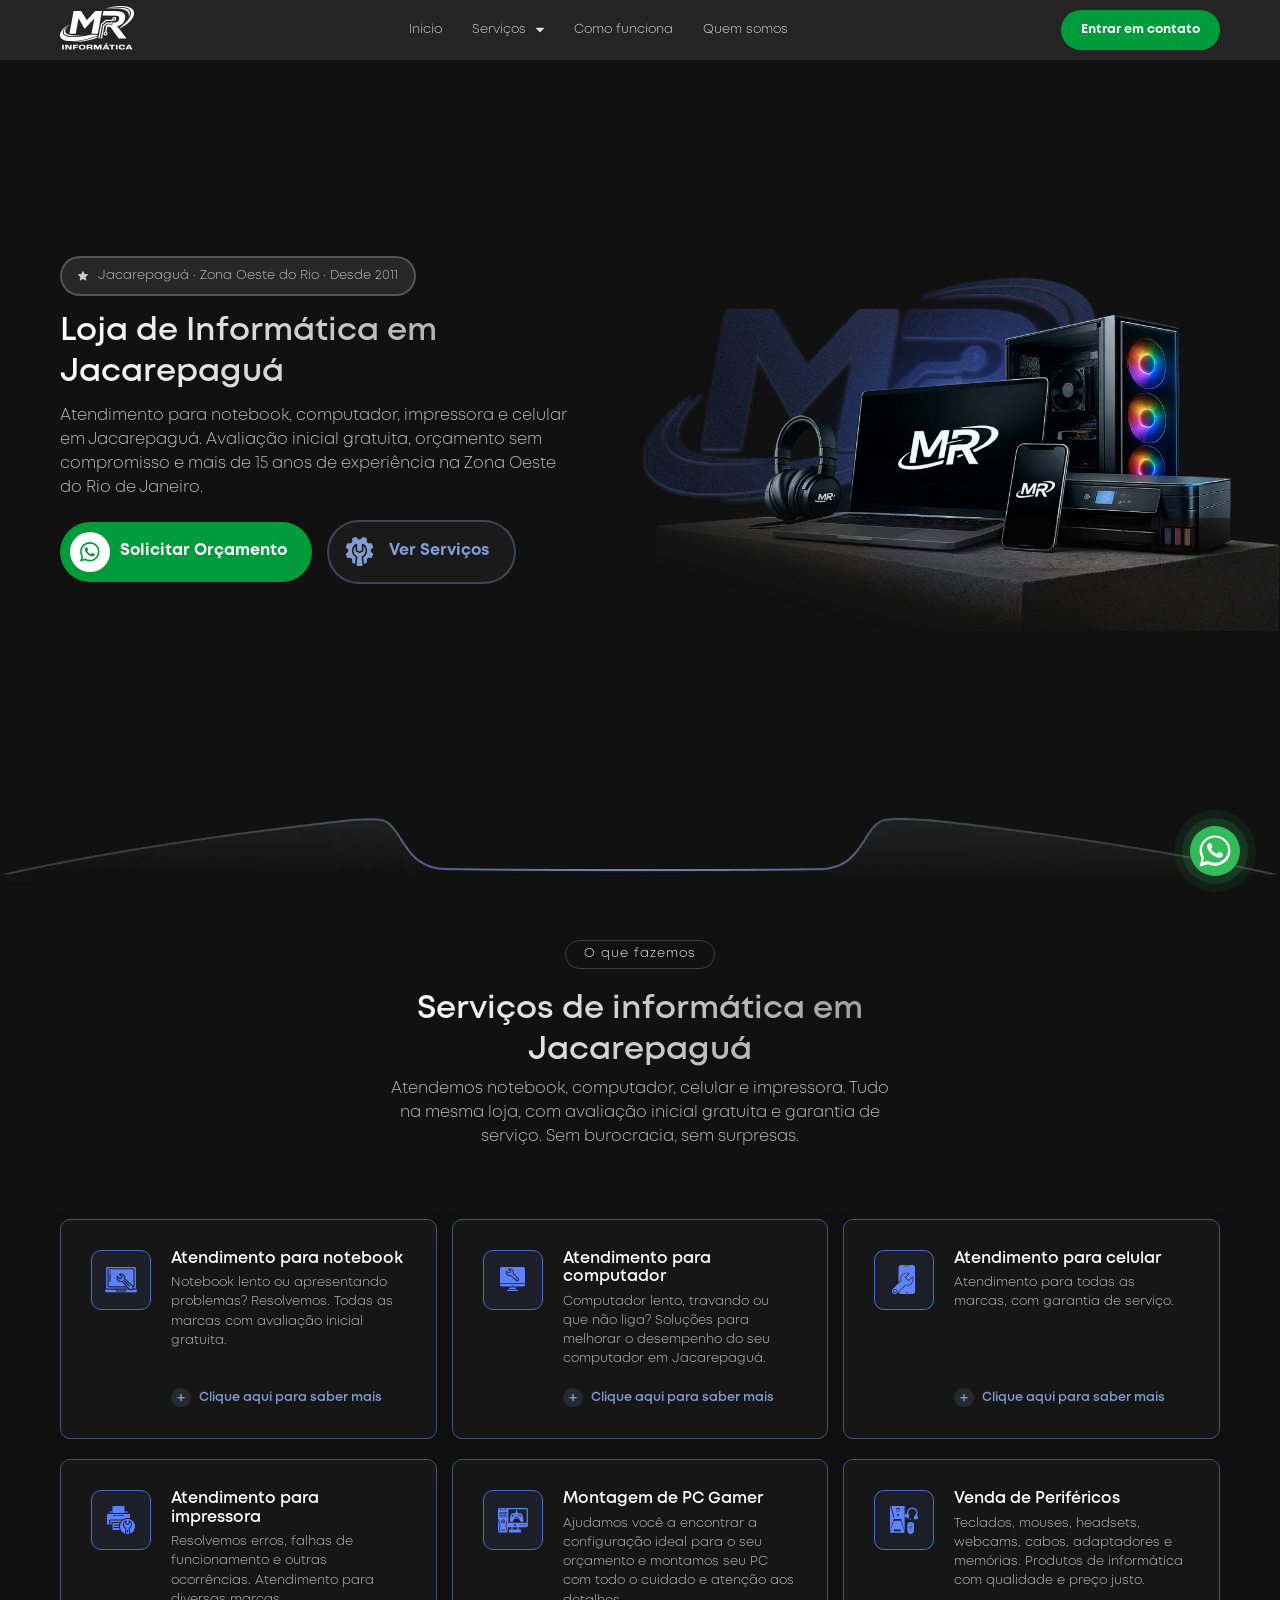
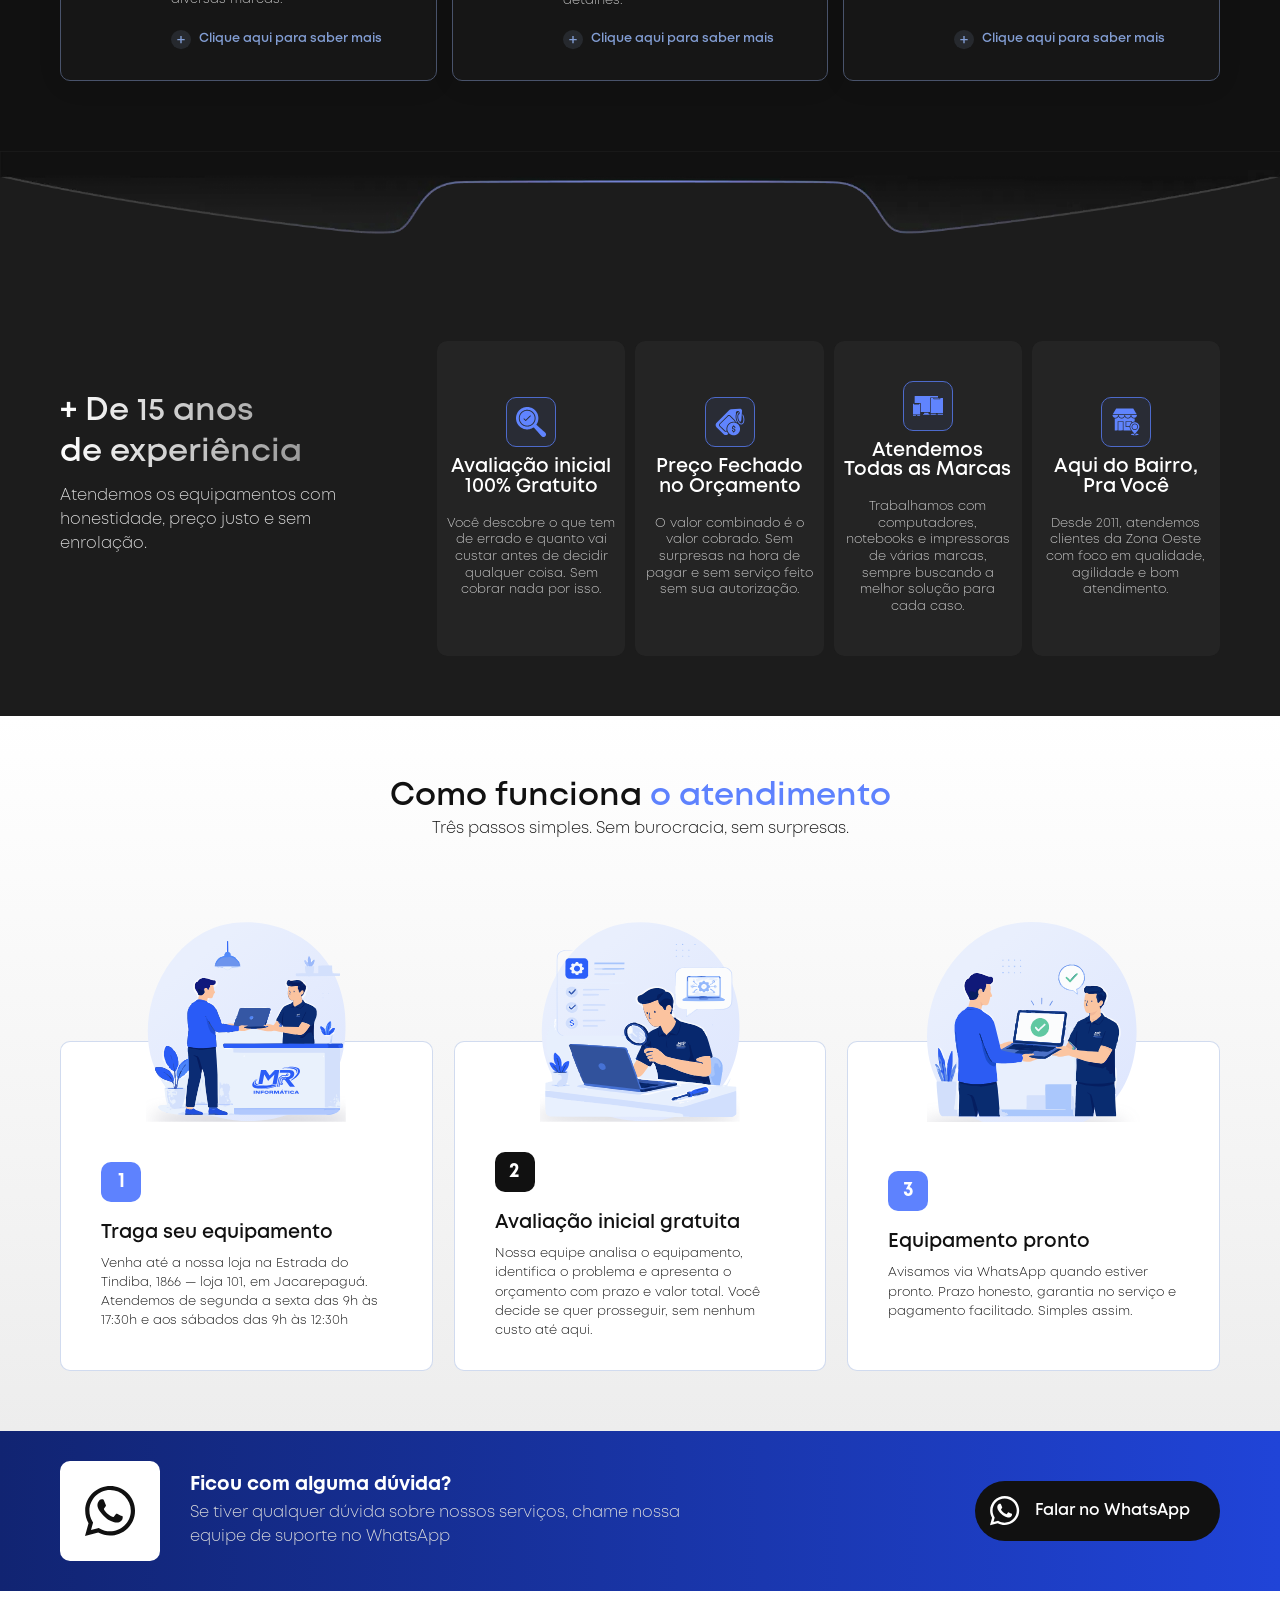
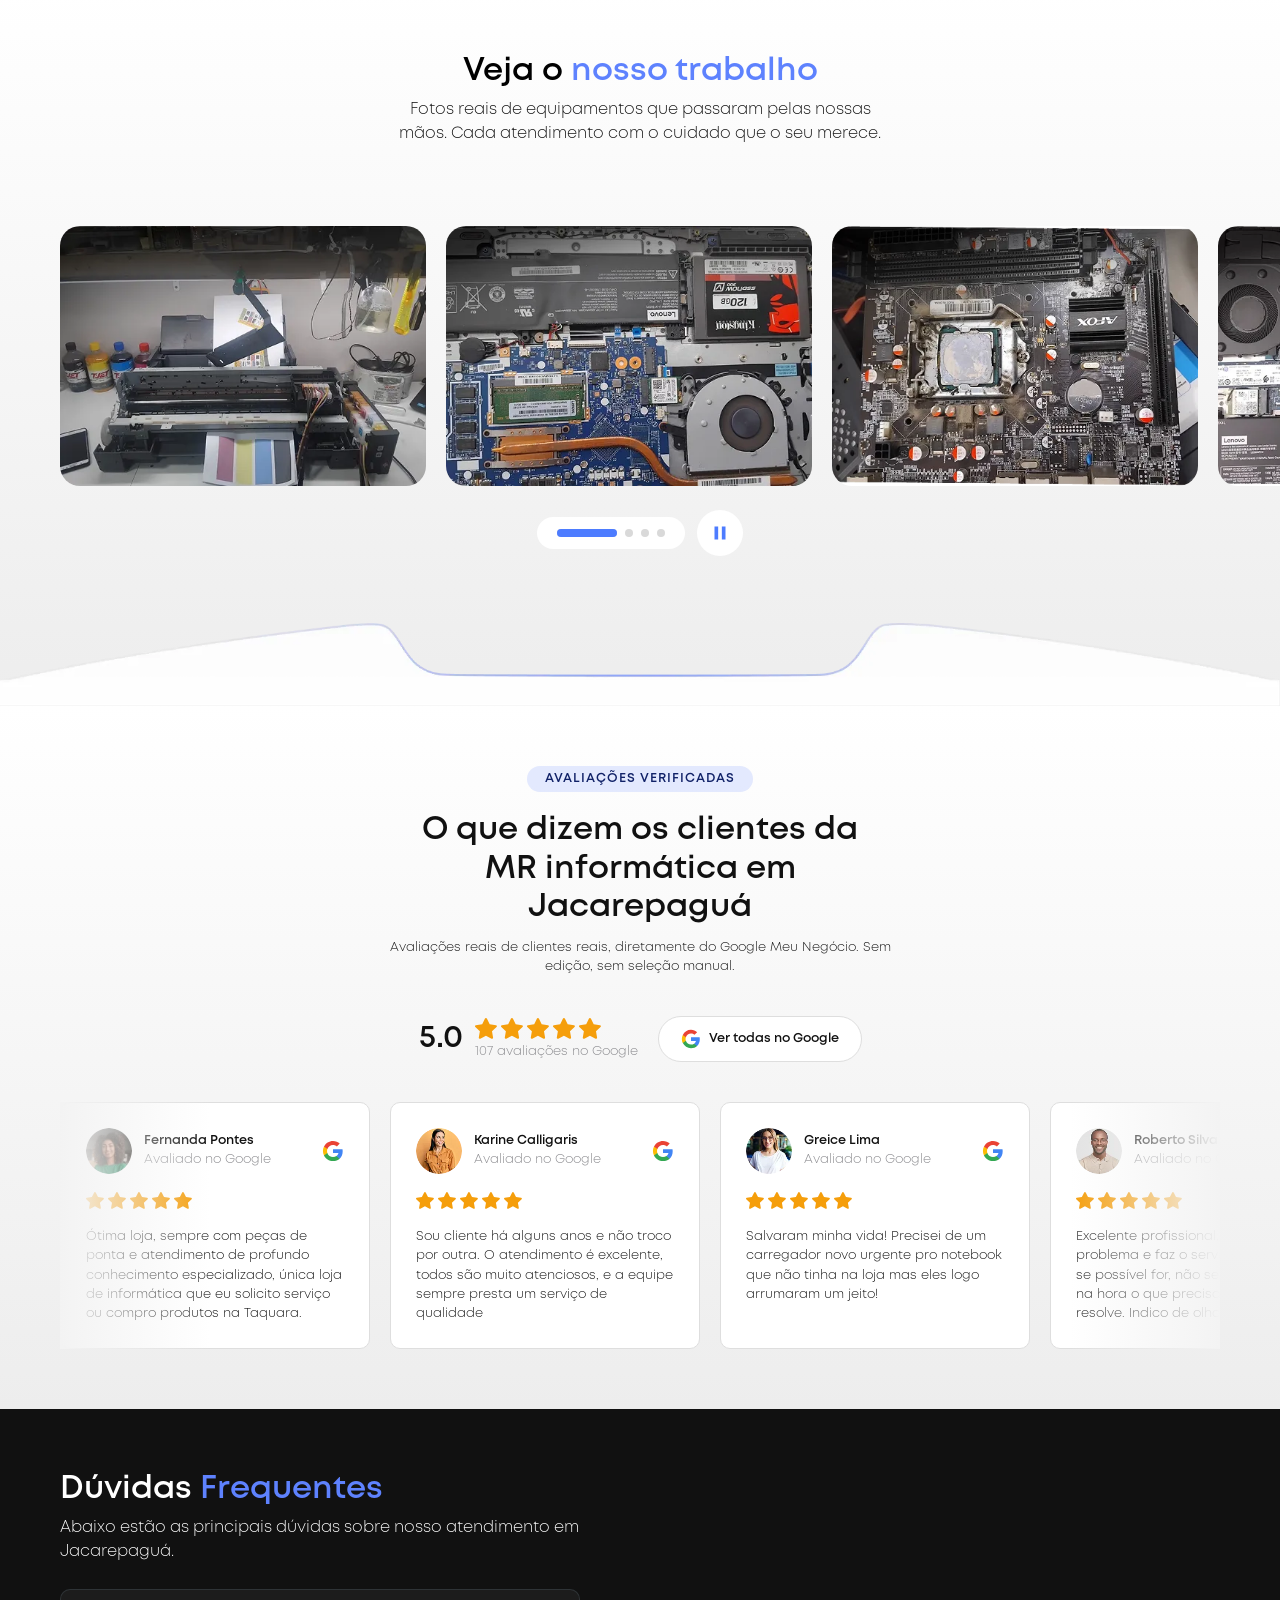
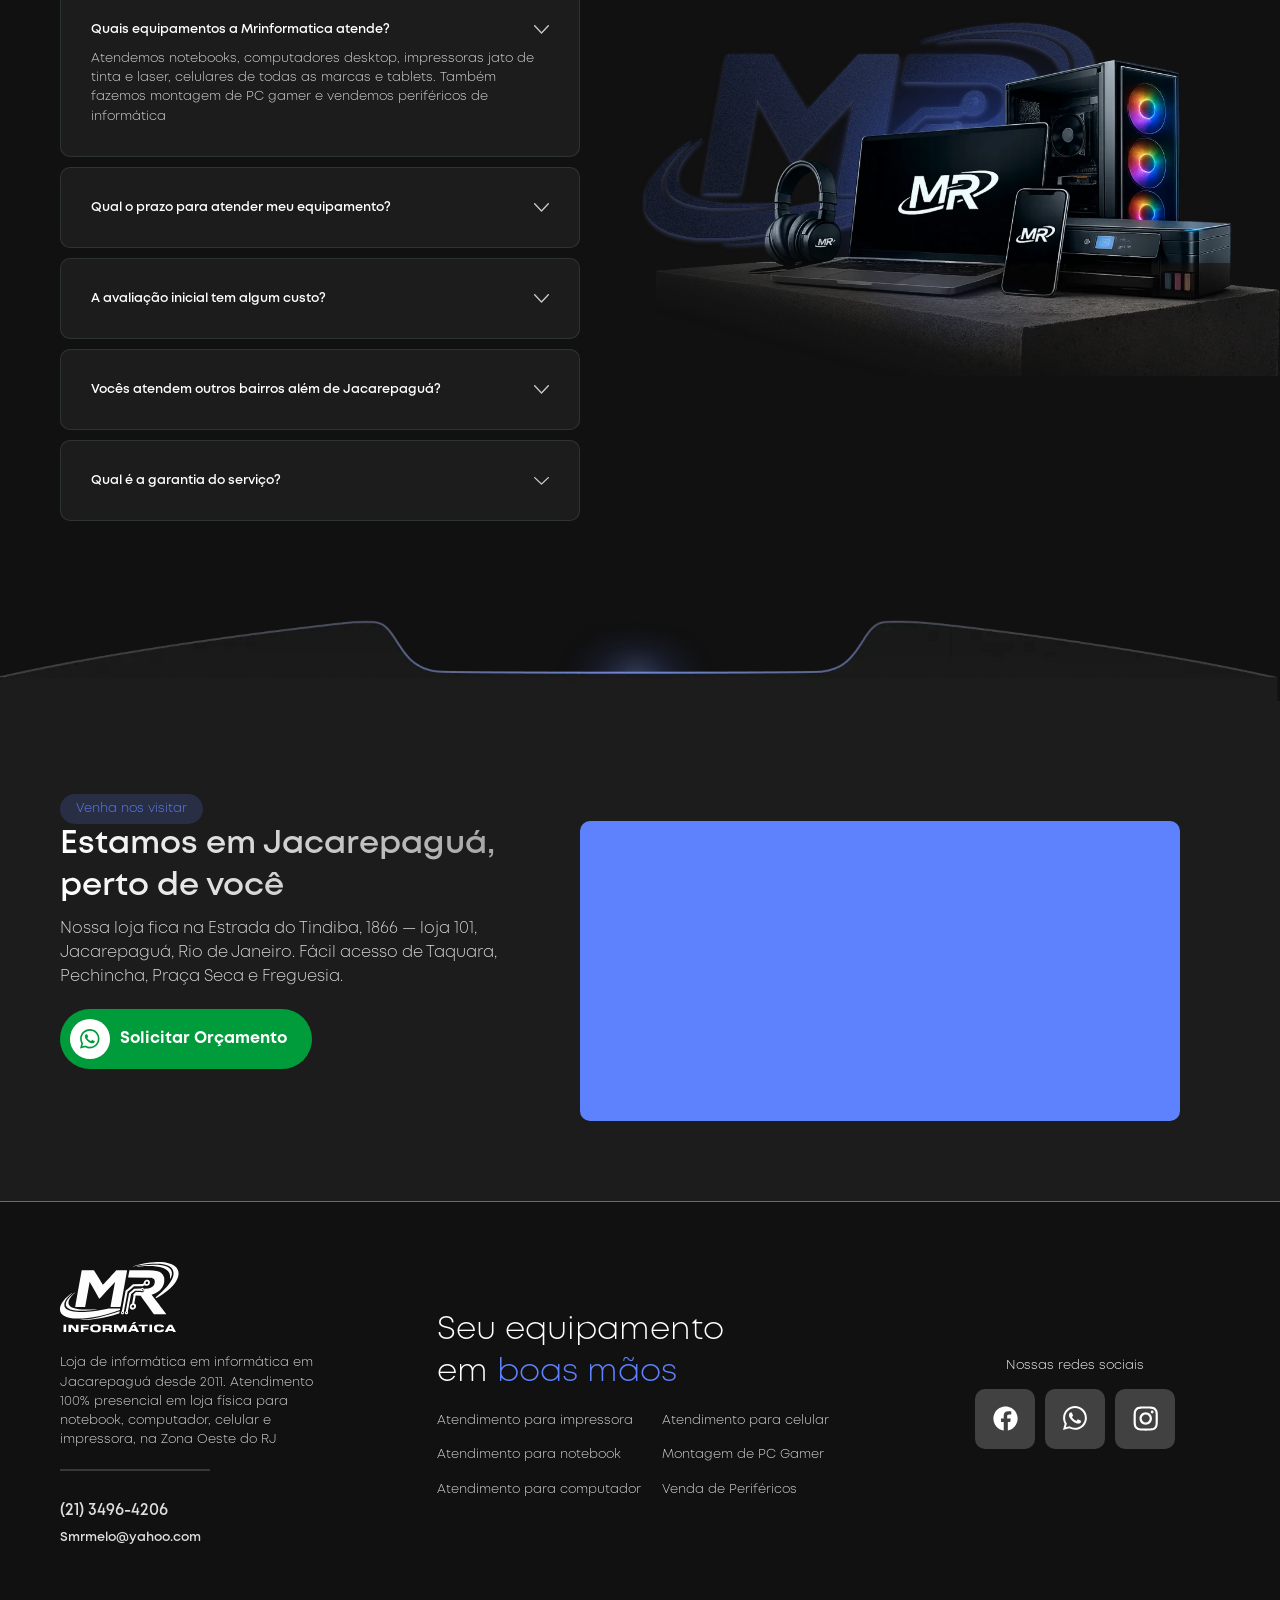
==== index.html @ 04a085ff "Versão 2 do site" ====
<!DOCTYPE html>
<html lang="pt-BR">

<head>
  <meta charset="UTF-8">

  <meta name="HandheldFriendly" content="true">
  <meta http-equiv="X-UA-Compatible" content="IE=edge">
  <meta name="viewport" content="width=device-width, initial-scale=1">
  <meta name="robots" content="index, follow">

  <title>Loja de Informática em Jacarepaguá | MR Informática</title>
  <meta property="og:title" content="Loja de Informática em Jacarepaguá | MR Informática">

  <meta name="description" content="Atendimento para notebook, computador, celular e impressora em Jacarepaguá. Avaliação inicial gratuita, orçamento sem compromisso e mais de 15 anos de experiência.">
  <meta property="og:description" content="Atendimento para notebook, computador, celular e impressora em Jacarepaguá. Avaliação inicial gratuita, orçamento sem compromisso e mais de 15 anos de experiência.">

  <meta name="theme-color" content="#FFFFFF">
  <meta name="msapplication-TileColor" content="#FFFFFF">
  <meta name="msapplication-navbutton-color" content="#FFFFFF">
  <meta name="apple-mobile-web-app-status-bar-style" content="#FFFFFF">

  <link rel="apple-touch-icon" sizes="180x180" href="./assets/files/favicons/apple-touch-icon.png" />
  <link rel="icon" type="image/svg+xml" href="./assets/files/favicons/favicon.svg" />
  <link rel="icon" type="image/png" sizes="96x96" href="./assets/files/favicons/favicon-96x96.png" />
  <link rel="icon" type="image/png" sizes="192x192" href="./assets/files/favicons/web-app-manifest-192x192.png" />

  <link rel="shortcut icon" href="./assets/files/favicons/favicon.ico">
  <link rel="manifest" href="./assets/files/favicons/site.webmanifest">
  <link rel="canonical" href="https://www.mrinformaticaeletronica.com.br/" />
  <meta property="og:url" content="https://www.mrinformaticaeletronica.com.br/" />
  <meta property="og:type" content="website" />
  <meta property="og:locale" content="pt_BR" />

  <meta property="og:image" content="https://www.mrinformaticaeletronica.com.br/assets/files/images/imagem-prinicpal-MRInformatica.webp" />
  <meta property="og:image:width" content="1200" />
  <meta property="og:image:height" content="630" />

  <meta name="twitter:card" content="summary_large_image" />
  <meta name="twitter:title" content="Loja de Informática em Jacarepaguá | MR Informática" />
  <meta name="twitter:description" content="Atendimento para notebook, computador, celular e impressora em Jacarepaguá. Avaliação inicial gratuita, orçamento sem compromisso e mais de 15 anos de experiência." />
  <meta name="twitter:image" content="https://www.mrinformaticaeletronica.com.br/assets/files/images/imagem-prinicpal-MRInformatica.webp" />

  <meta name="author" content="MR Informática">
  <meta name="application-name" content="MR Informática">
  <meta property="og:site_name" content="MR Informática">
  <meta name="apple-mobile-web-app-title" content="MR Informática">

  <link href="./assets/css/pages/index/index.css" rel="stylesheet" />

  <script type="application/ld+json">
{
  "@context": "https://schema.org",
  "@graph": [
    {
      "@type": "LocalBusiness",
      "@id": "https://www.mrinformaticaeletronica.com.br/#localbusiness",
      "name": "MR Informática",
      "url": "https://www.mrinformaticaeletronica.com.br/",
      "logo": "https://www.mrinformaticaeletronica.com.br/assets/files/images/logo-MR.svg",
      "image": "https://www.mrinformaticaeletronica.com.br/assets/files/images/imagem-prinicpal-MRInformatica.webp",
      "description": "Loja de Informática em Jacarepaguá, Zona Oeste do Rio de Janeiro: atendimento para notebook, computador, celular e impressora, além de montagem de PC Gamer e venda de periféricos.",
      "telephone": "+55 21 97320-6461",
      "email": "Smrmelo@yahoo.com",
      "priceRange": "$$",
      "address": {
        "@type": "PostalAddress",
        "streetAddress": "Estrada do Tindiba, 1866, Loja 101",
        "addressLocality": "Rio de Janeiro",
        "addressRegion": "RJ",
        "postalCode": "22745-002",
        "addressCountry": "BR"
      },
      "openingHoursSpecification": [
        {
          "@type": "OpeningHoursSpecification",
          "dayOfWeek": [
            "Monday",
            "Tuesday",
            "Wednesday",
            "Thursday",
            "Friday"
          ],
          "opens": "09:00",
          "closes": "17:30"
        },
        {
          "@type": "OpeningHoursSpecification",
          "dayOfWeek": [
            "Saturday"
          ],
          "opens": "09:00",
          "closes": "12:30"
        }
      ],
      "areaServed": {
        "@type": "AdministrativeArea",
        "name": "Jacarepaguá e Zona Oeste do Rio de Janeiro"
      },
      "sameAs": [
        "https://www.instagram.com/_mrinformatica/"
      ],
      "hasOfferCatalog": {
        "@type": "OfferCatalog",
        "name": "Serviços MR Informática",
        "itemListElement": [
          {
            "@type": "Offer",
            "itemOffered": {
              "@type": "Service",
              "name": "Atendimento para notebook",
              "url": "https://www.mrinformaticaeletronica.com.br/atendimento-notebook.html"
            }
          },
          {
            "@type": "Offer",
            "itemOffered": {
              "@type": "Service",
              "name": "Atendimento para computador",
              "url": "https://www.mrinformaticaeletronica.com.br/atendimento-computador.html"
            }
          },
          {
            "@type": "Offer",
            "itemOffered": {
              "@type": "Service",
              "name": "Atendimento para celular",
              "url": "https://www.mrinformaticaeletronica.com.br/atendimento-celular.html"
            }
          },
          {
            "@type": "Offer",
            "itemOffered": {
              "@type": "Service",
              "name": "Atendimento para impressora",
              "url": "https://www.mrinformaticaeletronica.com.br/atendimento-impressora.html"
            }
          },
          {
            "@type": "Offer",
            "itemOffered": {
              "@type": "Service",
              "name": "Montagem de PC Gamer",
              "url": "https://www.mrinformaticaeletronica.com.br/montagem-pc-gamer.html"
            }
          },
          {
            "@type": "Offer",
            "itemOffered": {
              "@type": "Service",
              "name": "Venda de Periféricos",
              "url": "https://www.mrinformaticaeletronica.com.br/venda-perifericos.html"
            }
          }
        ]
      }
    },
    {
      "@type": "WebSite",
      "@id": "https://www.mrinformaticaeletronica.com.br/#website",
      "url": "https://www.mrinformaticaeletronica.com.br/",
      "name": "MR Informática",
      "inLanguage": "pt-BR"
    },
    {
      "@type": "BreadcrumbList",
      "@id": "https://www.mrinformaticaeletronica.com.br/#breadcrumb",
      "itemListElement": [
        {
          "@type": "ListItem",
          "position": 1,
          "name": "Início",
          "item": "https://www.mrinformaticaeletronica.com.br/"
        }
      ]
    }
  ]
}
  </script>
    <script type="application/ld+json">
      {
        "@context": "https://schema.org",
        "@type": "FAQPage",
        "mainEntity": [
          {"@type": "Question", "name": "Quais equipamentos a Mrinformatica atende?", "acceptedAnswer": {"@type": "Answer", "text": "Atendemos notebooks, computadores desktop, impressoras jato de tinta e laser, celulares de todas as marcas e tablets. Também fazemos montagem de PC gamer e vendemos periféricos de informática."}},
          {"@type": "Question", "name": "Qual o prazo para atender meu equipamento?", "acceptedAnswer": {"@type": "Answer", "text": "Depende do tipo de atendimento e da disponibilidade das peças. Atendimentos simples costumam ficar prontos em 24 a 48 horas e, em alguns casos, até no mesmo dia. Quando precisamos de peças específicas, o prazo pode ser de 3 a 5 dias úteis. Informamos o prazo exato no orçamento, sem surpresas."}},
          {"@type": "Question", "name": "A avaliação inicial tem algum custo?", "acceptedAnswer": {"@type": "Answer", "text": "Não. A avaliação inicial é totalmente gratuito. Analisamos o equipamento, identificamos o problema e apresentamos um orçamento com o prazo e o valor total. Você decide se deseja prosseguir. Cobramos apenas se o serviço for aprovado."}},
          {"@type": "Question", "name": "Vocês atendem outros bairros além de Jacarepaguá?", "acceptedAnswer": {"@type": "Answer", "text": "Nossa loja fica em Jacarepaguá, na Estrada do Tindiba, 1866, loja 101. Atendemos clientes da Taquara, Pechincha, Praça Seca, Tanque, Freguesia, Anil e de toda a Zona Oeste do Rio de Janeiro."}},
          {"@type": "Question", "name": "Qual é a garantia do serviço?", "acceptedAnswer": {"@type": "Answer", "text": "Todos os serviços têm garantia. O prazo varia conforme o tipo de atendimento e as peças utilizadas, e essa informação é apresentada no orçamento. Se ocorrer qualquer problema dentro do período de garantia, basta retornar que resolveremos sem custo adicional."}}
        ]
      }
</script>
</head>

<body>
  <header>
  <nav class="navbar" aria-label="Navegação principal">
    <a href="index.html">
      <img class="logo" src="./assets/files/images/logo-MR.svg" alt="MR Informática" loading="eager">
    </a>
    <div class="opcoes">
      <div class="expandir"><a href="./index.html" class="opcao" aria-label="Ir para a página inicial"><p>Inicio</p></a></div>
      <div class="expandir">
        <button class="opcao">
          <p>Serviços</p>
          <svg viewBox="0 0 7 5" xmlns="http://www.w3.org/2000/svg">
            <path
              d="M6.89676 1.20753L3.88221 4.41049C3.67498 4.63068 3.32505 4.63068 3.11781 4.41049L0.10324 1.20753C-0.123248 0.966859 0.0473608 0.57196 0.377841 0.57196H6.62213C6.95264 0.57196 7.12325 0.966859 6.89676 1.20753Z">
            </path>
          </svg>
        </button>
        <div class="balao areas">
          <a href="./atendimento-notebook.html" class="botao" aria-label="Acessar página de atendimento para notebook">
            <img src="./assets/files/images/icone-servico-notebook-loja.svg" alt="Ícone de atendimento para notebook" loading="lazy" decoding="async">
            <p>Atendimento para notebook</p>
          </a>
          <a href="./atendimento-computador.html" class="botao" aria-label="Acessar página de atendimento para computador">
            <img src="./assets/files/images/icone-servico-computador-loja.svg" alt="Ícone de atendimento para computador" loading="lazy" decoding="async">
            <p>Atendimento para computador</p>
          </a>
          <a href="./atendimento-celular.html" class="botao" aria-label="Acessar página de atendimento para celular">
            <img src="./assets/files/images/icone-servico-celular-loja.svg" alt="Ícone de atendimento para celular" loading="lazy" decoding="async">
            <p>Atendimento para celular</p>
          </a>
          <a href="./atendimento-impressora.html" class="botao" aria-label="Acessar página de atendimento para impressora">
            <img src="./assets/files/images/icone-servico-impressora-loja.svg" alt="Ícone de atendimento para impressora" loading="lazy" decoding="async">
            <p>Atendimento para impressora</p>
          </a>
          <a href="./montagem-pc-gamer.html" class="botao" aria-label="Acessar página de montagem de pc gamer">
            <img src="./assets/files/images/icone-montagem-pc-gamer.svg" alt="Ícone de montagem de PC Gamer" loading="lazy" decoding="async">
            <p>Montagem de PC Gamer</p>
          </a>
          <a href="./venda-perifericos.html" class="botao" aria-label="Acessar página de venda de periféricos">
            <img src="./assets/files/images/icone-venda-de-perifericos.svg" alt="Ícone de venda de periféricos" loading="lazy" decoding="async">
            <p>Venda de Periféricos</p>
          </a>
        </div>
      </div>
            <div class="expandir"><a href="./index.html#como-funciona" class="opcao" aria-label="Ver como funciona o atendimento"><p>Como funciona</p></a></div>
<div class="expandir"><a href="./quem-somos.html" class="opcao" aria-label="Acessar página de Quem somos"><p>Quem somos</p></a></div>
      <a href="https://wa.me/5521973206461" target="_blank" class="destaque"
        aria-label="Entrar em contato pelo WhatsApp com a MR informática">
        Entrar em contato
      </a>
    </div>
    <a href="https://wa.me/5521973206461" target="_blank" class="destaque"
      aria-label="Entrar em contato pelo WhatsApp com a MR informática">
      Entrar em contato
    </a>
    <button class="menu" aria-label="Menu principal">
      <span class="um"></span>
      <span class="dois"></span>
    </button>
  </nav>
</header>
<main>

  <!-- 
    seção apresentação 
  -->
  <section class="apresentacao">
    <!-- Texto -->
    <div class="texto">
      <div class="tag">
        <img src="./assets/files/images/icone-estrela.svg" alt="" loading="lazy" decoding="async">
        <p class="tag-label">Jacarepaguá · Zona Oeste do Rio · Desde 2011</p>
      </div>
      <h1>Loja de Informática em Jacarepaguá</h1>
      <p>Atendimento para notebook, computador, impressora e celular em Jacarepaguá. Avaliação inicial gratuita, orçamento sem
        compromisso e mais de 15 anos de experiência na Zona Oeste do Rio de Janeiro.</p>
      <div class="botoes">
        <a class="btn-whatsapp"
          href="https://wa.me/5521973206461?text=Olá,%20gostaria%20de%20solicitar%20um%20orçamento." target="_blank"
          rel="noopener noreferrer" aria-label="Solicitar orçamento pelo WhatsApp">

          <div class="icone">
            <img src="./assets/files/images/icone-whatsapp-verde.svg" alt="WhatsApp" loading="lazy" decoding="async">
          </div>

          <h3>Solicitar Orçamento</h3>
        </a>

        <a class="btn btn-servicos" href="#servicos">
          <div class="icone">
            <img src="./assets/files/images/icone-servicos.svg" alt="Serviços" loading="lazy" decoding="async">
          </div>

          <h3>Ver Serviços</h3>
        </a>
      </div>
    </div>
    <!-- Imagem -->
    <div class="imagem">
      <img src="./assets/files/images/imagem-prinicpal-MRInformatica.webp" class="nuvem" alt="Loja de Informática MR Informática em Jacarepaguá" loading="eager" fetchpriority="high" decoding="async">
    </div>

    <img src="./assets/files/images/divisor-MRinformatica.webp" class="divisor-MRinformatica" alt="" loading="lazy" decoding="async">
  </section>


  <!-- 
    seção servicos 
  -->
  <section id="servicos" class="servicos animar">
    <!-- Titulo -->
    <div class="titulo-servicos">
      <div class="tag">
        <h3>O que fazemos</h3>
      </div>
      <h2>Serviços de informática  em Jacarepaguá</h2>
      <p>Atendemos notebook, computador, celular e impressora. Tudo na mesma loja, com avaliação inicial gratuita e garantia
        de serviço. Sem burocracia, sem surpresas.</p>
    </div>
    <!-- Quadros -->
    <div class="quadros-servicos">
      <a class="quadro" href="./atendimento-notebook.html" aria-label="Saiba mais sobre atendimento para notebook">
        <div class="icone">
          <img src="./assets/files/images/icone-servico-notebook-loja.svg"
            alt="Ícone de atendimento para notebook" loading="lazy" decoding="async">
        </div>
        <div class="texto">
          <h3>Atendimento para notebook</h3>
          <p>Notebook lento ou apresentando problemas? Resolvemos. Todas as marcas com avaliação inicial gratuita.</p>
          <h4>
            <img src="./assets/files/images/icone-saiba-mais.svg"
              alt="" loading="lazy" decoding="async">
            Clique aqui para saber mais
          </h4>
        </div>
      </a>
      <a class="quadro" href="./atendimento-computador.html" aria-label="Saiba mais sobre atendimento para computador">
        <div class="icone">
          <img src="./assets/files/images/icone-servico-computador-loja.svg"
            alt="Ícone de atendimento para computador" loading="lazy" decoding="async">
        </div>
        <div class="texto">
          <h3><strong>Atendimento para computador</strong></h3>
          <p>Computador lento, travando ou que não liga? Soluções para melhorar o desempenho do seu computador em Jacarepaguá.</p>
          <h4> <img src="./assets/files/images/icone-saiba-mais.svg"
              alt="" loading="lazy" decoding="async">
            Clique aqui para saber mais
          </h4>
        </div>
      </a>
      <a class="quadro" href="./atendimento-celular.html" aria-label="Saiba mais sobre atendimento para celular">
        <div class="icone">
          <img src="./assets/files/images/icone-servico-celular-loja.svg"
            alt="Ícone de atendimento para celular" loading="lazy" decoding="async">
        </div>
        <div class="texto">
          <h3><strong>Atendimento para celular</strong></h3>
          <p>Atendimento para todas as marcas, com garantia de serviço.</p>
          <h4><img src="./assets/files/images/icone-saiba-mais.svg"
              alt="" loading="lazy" decoding="async">
            Clique aqui para saber mais
          </h4>
        </div>
      </a>
      <a class="quadro" href="./atendimento-impressora.html" aria-label="Saiba mais sobre atendimento para impressora">
        <div class="icone">
          <img src="./assets/files/images/icone-servico-impressora-loja.svg" alt="Ícone de atendimento para impressora" loading="lazy" decoding="async">
        </div>
        <div class="texto">
          <h3>Atendimento para impressora</h3>
          <p>Resolvemos erros, falhas de funcionamento e outras ocorrências. Atendimento para diversas marcas.</p>
          <h4><img src="./assets/files/images/icone-saiba-mais.svg"
              alt="" loading="lazy" decoding="async">
            Clique aqui para saber mais
          </h4>
        </div>
      </a>
      <a class="quadro" href="./montagem-pc-gamer.html" aria-label="Saiba mais sobre montagem de pc gamer">
        <div class="icone">
          <img src="./assets/files/images/icone-montagem-pc-gamer.svg"
            alt="Ícone de montagem de PC Gamer" loading="lazy" decoding="async">
        </div>
        <div class="texto">
          <h3>Montagem de PC Gamer</h3>
          <p>Ajudamos você a encontrar a configuração ideal para o seu orçamento e montamos seu PC com todo o cuidado e
            atenção aos detalhes.
          </p>
          <h4><img src="./assets/files/images/icone-saiba-mais.svg"
              alt="" loading="lazy" decoding="async">
            Clique aqui para saber mais
          </h4>
        </div>
      </a>
      <a class="quadro" href="./venda-perifericos.html" aria-label="Saiba mais sobre venda de periféricos">
        <div class="icone">
          <img src="./assets/files/images/icone-venda-de-perifericos.svg"
            alt="Ícone de venda de periféricos" loading="lazy" decoding="async">
        </div>
        <div class="texto">
          <h3>Venda de Periféricos</h3>
          <p>Teclados, mouses, headsets, webcams, cabos, adaptadores e memórias. Produtos de informática com qualidade e
            preço justo.</p>
          <h4><img src="./assets/files/images/icone-saiba-mais.svg"
              alt="" loading="lazy" decoding="async">
            Clique aqui para saber mais
          </h4>
        </div>
      </a>
    </div>
  </section>

  <section id="diferenciais" class="diferenciais">
    <div class="texto">
      <h2>+ De 15 anos de experiência</h2>
      <p>Atendemos os equipamentos com honestidade, preço justo e sem enrolação.</p>
    </div>
    <div class="quadros">
      <div class="quadro">
        <div class="icone">
          <img src="./assets/files/images/icone-avaliacao-inicial-gratuita.svg"
            alt="Ícone representando avaliação inicial gratuita" loading="lazy" decoding="async">
        </div>
        <h3>Avaliação inicial 100% Gratuito</h3>
        <p> Você descobre o que tem de errado e quanto vai custar antes de decidir qualquer coisa. Sem cobrar nada por
          isso.</p>
      </div>
      <div class="quadro">
        <div class="icone">
          <img src="./assets/files/images/icone-preco-fechado-no-orcamento.svg"
            alt="Ícone representando preço fechado no orçamento" loading="lazy" decoding="async">
        </div>
        <h3>Preço Fechado no Orçamento</h3>
        <p>O valor combinado é o valor cobrado. Sem surpresas na hora de pagar e sem serviço feito sem sua autorização.
        </p>
      </div>
      <div class="quadro">
        <div class="icone">
          <img src="./assets/files/images/icone-atendemos-todas-as-marcas.svg"
            alt="Ícone representando atendimento a todas as marcas" loading="lazy" decoding="async">
        </div>
        <h3>Atendemos Todas as Marcas</h3>
        <p>Trabalhamos com computadores, notebooks e impressoras de várias marcas, sempre buscando a melhor solução para
          cada caso.</p>
      </div>
      <div class="quadro">
        <div class="icone">
          <img src="./assets/files/images/icone-aqui-do-bairro-pra-voce.svg"
            alt="Ícone representando atendimento local no bairro" loading="lazy" decoding="async">
        </div>
        <h3>Aqui do Bairro, Pra Você</h3>
        <p>Desde 2011, atendemos clientes da Zona Oeste com foco em qualidade, agilidade e bom atendimento.</p>
      </div>
    </div>
    <img src="./assets/files/images/divisor-MRinformatica.webp" class="divisor-MRinformatica" alt="" loading="lazy" decoding="async">

  </section>

  <!-- 
    seção etapas (Como funciona) 
  -->
  <section id="como-funciona" class="etapas">
    <div class="titulo">
      <h2>Como funciona <span>o atendimento</span></h2>
      <p>Três passos simples. Sem burocracia, sem surpresas.</p>
    </div>
    <div class="itens">
      <div class="item">
        <img src="./assets/files/images/ilustracao-passo-um.svg" alt="Ilustração do primeiro passo do atendimento" loading="lazy" decoding="async">
        <h4>1</h4>
        <h3>Traga seu equipamento</h3>
        <p>Venha até a nossa loja na Estrada do Tindiba, 1866 — loja 101, em Jacarepaguá. Atendemos de segunda a sexta
          das 9h às 17:30h e aos sábados das 9h às 12:30h
        </p>
      </div>
      <div class="item">
        <img src="./assets/files/images/ilustracao-passo-dois.svg" alt="Ilustração do segundo passo do atendimento" loading="lazy" decoding="async">
        <h4>2</h4>
        <h3>Avaliação inicial gratuita</h3>
        <p>Nossa equipe analisa o equipamento, identifica o problema e apresenta o orçamento com prazo e valor total.
          Você decide se quer prosseguir, sem nenhum custo até aqui.
        </p>
      </div>
      <div class="item"><img src="./assets/files/images/ilustracao-passo-tres.svg" alt="Ilustração do terceiro passo do atendimento" loading="lazy" decoding="async">
        <h4>3</h4>
        <h3>Equipamento pronto</h3>
        <p>Avisamos via WhatsApp quando estiver pronto. Prazo honesto, garantia no serviço e pagamento facilitado.
          Simples assim.</p>
      </div>
    </div>
  </section>

  <section class="cta">
    <div class="quadro">
      <div class="imagem">
        <img src="./assets/files/images/icone-whatsapp-preto.svg" alt="WhatsApp" loading="lazy" decoding="async">
      </div>
      <div class="texto">
        <h3>Ficou com alguma dúvida?</h3>
        <p>Se tiver qualquer dúvida sobre nossos serviços, chame nossa equipe de suporte no WhatsApp</p>
      </div>
      <a href="https://wa.me/5521973206461?text=Olá,%20gostaria%20de%20solicitar%20um%20orçamento." target="_blank"
        rel="noopener noreferrer" aria-label="Solicitar orçamento pelo WhatsApp" class="">
        <div class="icone">
          <img src="./assets/files/images/icone-whatsApp-branco.svg" alt="WhatsApp" loading="lazy" decoding="async">
        </div> Falar no WhatsApp
      </a>
    </div>
  </section>

  <!-- 
    seção trabalhos
  -->
  <section class="trabalhos">
    <div class="titulo">
      <h2>Veja o <span>nosso trabalho</span></h2>
      <p>
        Fotos reais de equipamentos que passaram pelas nossas mãos. Cada atendimento com o cuidado que o seu merece.
      </p>
    </div>
    <div class="slider">
      <div class="listaTrabalhos">
        <div class="card">
          <img src="./assets/files/images/impressora-jato-de-tinta.webp"
            alt="Impressora jato de tinta" loading="lazy" decoding="async">
        </div>

        <div class="card">
          <img src="./assets/files/images/notebook.webp"
            alt="Notebook" loading="lazy" decoding="async">
        </div>

        <div class="card">
          <img src="./assets/files/images/computador-desktop.webp"
            alt="Computador desktop" loading="lazy" decoding="async">
        </div>

        <div class="card">
          <img src="./assets/files/images/notebook-profissional.webp"
            alt="Notebook" loading="lazy" decoding="async">
        </div>

        <div class="card">
          <img src="./assets/files/images/smartphone.webp"
            alt="Smartphone" loading="lazy" decoding="async">
        </div>

        <div class="card">
          <img src="./assets/files/images/impressora.webp"
            alt="Impressora" loading="lazy" decoding="async">
        </div>

        <div class="card">
          <img src="./assets/files/images/impressora-multifuncional.webp"
            alt="Impressora multifuncional" loading="lazy" decoding="async">
        </div>

        <div class="card">
          <img src="./assets/files/images/computador-gamer.webp"
            alt="Computador gamer" loading="lazy" decoding="async">
        </div>

        <div class="card">
          <img src="./assets/files/images/computador-corporativo.webp"
            alt="Computador desktop" loading="lazy" decoding="async">
        </div>

        <div class="card">
          <img src="./assets/files/images/notebook-corporativo.webp"
            alt="Notebook" loading="lazy" decoding="async">
        </div>

        <div class="card">
          <img src="./assets/files/images/smartphone-moderno.webp"
            alt="Smartphone" loading="lazy" decoding="async">
        </div>

        <div class="card">
          <img src="./assets/files/images/loja-informatica.webp"
            alt="Loja de informática" loading="lazy" decoding="async">
        </div>
      </div>
    </div>

    <div class="controles">

      <div class="indicadores"></div>

      <button class="pause" aria-label="Pausar carrossel">
        <svg viewBox="0 0 24 24" width="50" height="50">
          <path fill="currentColor" d="M6 5h4v14H6zm8 0h4v14h-4z">
          </path>
        </svg>
      </button>

    </div>

    <img src="./assets/files/images/divisor-branco.webp" class="divisor-branco" alt="" loading="lazy" decoding="async">
  </section>

  <!-- 
    seção depoimentos 
  -->
  <section class="depoimentos animar">
    <!-- Titulo -->
    <div class="titulo-avaliacoes">
      <div class="tag">
        <h3>AVALIAÇÕES VERIFICADAS</h3>
      </div>
      <h2>O que dizem os clientes da MR informática em Jacarepaguá</h2>
      <p>Avaliações reais de clientes reais, diretamente do Google Meu Negócio. Sem edição, sem seleção manual.</p>
    </div>
    <!-- Resumo -->
    <div class="resumo-google">
      <div class="nota">
        <h3>5.0</h3>
        <div class="estrelas-nota">
          <div class="estrelas">
            <img src="./assets/files/images/icone-estrela-laranja.svg" alt="Ícone de estrela de avaliação" loading="lazy" decoding="async">
            <img src="./assets/files/images/icone-estrela-laranja.svg" alt="Ícone de estrela de avaliação" loading="lazy" decoding="async">
            <img src="./assets/files/images/icone-estrela-laranja.svg" alt="Ícone de estrela de avaliação" loading="lazy" decoding="async">
            <img src="./assets/files/images/icone-estrela-laranja.svg" alt="Ícone de estrela de avaliação" loading="lazy" decoding="async">
            <img src="./assets/files/images/icone-estrela-laranja.svg" alt="Ícone de estrela de avaliação" loading="lazy" decoding="async">
          </div>
          <p>107 avaliações no Google</p>
        </div>
      </div>
      <a href="https://share.google/bujreLpOrjqT5WpYq" target="_blank" class="btn-google">
        <img src="./assets/files/images/icone-google.svg" alt="Google" loading="lazy" decoding="async">
        <p>Ver todas no Google</p>
      </a>
    </div>
    <!-- Slide -->
    <div class="slide-avaliacoes">
      <div class="sombra um"></div>
      <div class="sombra dois"></div>
      <div class="itens-avaliacoes">
        <!-- Avaliação 1 -->
        <div class="item">
          <div class="cabecalho-avaliacao">
            <div class="perfil">
              <div class="foto" style="background-image: url('./assets/files/images/foto-pessoa-2.webp');"></div>
              <div class="info">
                <h3>Fernanda Pontes</h3>
                <h4>Avaliado no Google</h4>
              </div>
            </div>
            <img class="icone-google" src="./assets/files/images/icone-google.svg" alt="Google" loading="lazy" decoding="async">
          </div>
          <div class="estrelas">
            <img src="./assets/files/images/icone-estrela-laranja.svg" alt="Ícone de estrela de avaliação" loading="lazy" decoding="async">
            <img src="./assets/files/images/icone-estrela-laranja.svg" alt="Ícone de estrela de avaliação" loading="lazy" decoding="async">
            <img src="./assets/files/images/icone-estrela-laranja.svg" alt="Ícone de estrela de avaliação" loading="lazy" decoding="async">
            <img src="./assets/files/images/icone-estrela-laranja.svg" alt="Ícone de estrela de avaliação" loading="lazy" decoding="async">
            <img src="./assets/files/images/icone-estrela-laranja.svg" alt="Ícone de estrela de avaliação" loading="lazy" decoding="async">
          </div>
          <p>Ótima loja, sempre com peças de ponta e atendimento de profundo conhecimento especializado, única loja de
            informática que eu solicito serviço ou compro produtos na Taquara.</p>
        </div>
        <!-- Avaliação 2 -->
        <div class="item">
          <div class="cabecalho-avaliacao">
            <div class="perfil">
              <div class="foto" style="background-image: url('./assets/files/images/foto-pessoa-6.webp');"></div>
              <div class="info">
                <h3>Karine Calligaris</h3>
                <h4>Avaliado no Google</h4>
              </div>
            </div>
            <img class="icone-google" src="./assets/files/images/icone-google.svg" alt="Google" loading="lazy" decoding="async">
          </div>
          <div class="estrelas">
            <img src="./assets/files/images/icone-estrela-laranja.svg" alt="Ícone de estrela de avaliação" loading="lazy" decoding="async">
            <img src="./assets/files/images/icone-estrela-laranja.svg" alt="Ícone de estrela de avaliação" loading="lazy" decoding="async">
            <img src="./assets/files/images/icone-estrela-laranja.svg" alt="Ícone de estrela de avaliação" loading="lazy" decoding="async">
            <img src="./assets/files/images/icone-estrela-laranja.svg" alt="Ícone de estrela de avaliação" loading="lazy" decoding="async">
            <img src="./assets/files/images/icone-estrela-laranja.svg" alt="Ícone de estrela de avaliação" loading="lazy" decoding="async">
          </div>
          <p>Sou cliente há alguns anos e não troco por outra. O atendimento é excelente, todos são muito atenciosos, e a equipe sempre presta um serviço de qualidade</p>
        </div>
        <!-- Avaliação 3 -->
        <div class="item">
          <div class="cabecalho-avaliacao">
            <div class="perfil">
              <div class="foto" style="background-image: url('./assets/files/images/foto-pessoa-7.webp');"></div>
              <div class="info">
                <h3>Greice Lima</h3>
                <h4>Avaliado no Google</h4>
              </div>
            </div>
            <img class="icone-google" src="./assets/files/images/icone-google.svg" alt="Google" loading="lazy" decoding="async">
          </div>
          <div class="estrelas">
            <img src="./assets/files/images/icone-estrela-laranja.svg" alt="Ícone de estrela de avaliação" loading="lazy" decoding="async">
            <img src="./assets/files/images/icone-estrela-laranja.svg" alt="Ícone de estrela de avaliação" loading="lazy" decoding="async">
            <img src="./assets/files/images/icone-estrela-laranja.svg" alt="Ícone de estrela de avaliação" loading="lazy" decoding="async">
            <img src="./assets/files/images/icone-estrela-laranja.svg" alt="Ícone de estrela de avaliação" loading="lazy" decoding="async">
            <img src="./assets/files/images/icone-estrela-laranja.svg" alt="Ícone de estrela de avaliação" loading="lazy" decoding="async">
          </div>
          <p>Salvaram minha vida! Precisei de um carregador novo urgente pro notebook que não tinha na loja mas eles
            logo arrumaram um jeito!</p>
        </div>
        <!-- Avaliação 4 -->
        <div class="item">
          <div class="cabecalho-avaliacao">
            <div class="perfil">
              <div class="foto" style="background-image: url('./assets/files/images/foto-pessoa-5.webp');"></div>
              <div class="info">
                <h3>Roberto Silva</h3>
                <h4>Avaliado no Google</h4>
              </div>
            </div>
            <img class="icone-google" src="./assets/files/images/icone-google.svg" alt="Google" loading="lazy" decoding="async">
          </div>
          <div class="estrelas">
            <img src="./assets/files/images/icone-estrela-laranja.svg" alt="Ícone de estrela de avaliação" loading="lazy" decoding="async">
            <img src="./assets/files/images/icone-estrela-laranja.svg" alt="Ícone de estrela de avaliação" loading="lazy" decoding="async">
            <img src="./assets/files/images/icone-estrela-laranja.svg" alt="Ícone de estrela de avaliação" loading="lazy" decoding="async">
            <img src="./assets/files/images/icone-estrela-laranja.svg" alt="Ícone de estrela de avaliação" loading="lazy" decoding="async">
            <img src="./assets/files/images/icone-estrela-laranja.svg" alt="Ícone de estrela de avaliação" loading="lazy" decoding="async">
          </div>
          <p>Excelente profissional, não inventa problema e faz o serviço na sua frente se possível for, não sendo ele
            mostra na hora o que precisa ser feito e resolve. Indico de olhos fechados</p>
        </div>
        <!-- Avaliação 5 -->
        <div class="item">
          <div class="cabecalho-avaliacao">
            <div class="perfil">
              <div class="foto" style="background-image: url('./assets/files/images/foto-pessoa-4.webp');"></div>
              <div class="info">
                <h3>Juliana Matos</h3>
                <h4>Avaliado no Google</h4>
              </div>
            </div>
            <img class="icone-google" src="./assets/files/images/icone-google.svg" alt="Google" loading="lazy" decoding="async">
          </div>
          <div class="estrelas">
            <img src="./assets/files/images/icone-estrela-laranja.svg" alt="Ícone de estrela de avaliação" loading="lazy" decoding="async">
            <img src="./assets/files/images/icone-estrela-laranja.svg" alt="Ícone de estrela de avaliação" loading="lazy" decoding="async">
            <img src="./assets/files/images/icone-estrela-laranja.svg" alt="Ícone de estrela de avaliação" loading="lazy" decoding="async">
            <img src="./assets/files/images/icone-estrela-laranja.svg" alt="Ícone de estrela de avaliação" loading="lazy" decoding="async">
            <img src="./assets/files/images/icone-estrela-laranja.svg" alt="Ícone de estrela de avaliação" loading="lazy" decoding="async">
          </div>
          <p>Empresa maravilhosa. Profissionais competentes e atenciosos.
            Deixei meu aparelho com instabilidade, saiu renovado. Minha gratidão A MR Informática.</p>
        </div>

        <!-- Avaliação 6 -->
        <div class="item">
          <div class="cabecalho-avaliacao">
            <div class="perfil">
              <div class="foto" style="background-image: url('./assets/files/images/foto-pessoa-8.webp');"></div>
              <div class="info">
                <h3>Thiago Pereira</h3>
                <h4>Avaliado no Google</h4>
              </div>
            </div>
            <img class="icone-google" src="./assets/files/images/icone-google.svg" alt="Google" loading="lazy" decoding="async">
          </div>
          <div class="estrelas">
            <img src="./assets/files/images/icone-estrela-laranja.svg" alt="Ícone de estrela de avaliação" loading="lazy" decoding="async">
            <img src="./assets/files/images/icone-estrela-laranja.svg" alt="Ícone de estrela de avaliação" loading="lazy" decoding="async">
            <img src="./assets/files/images/icone-estrela-laranja.svg" alt="Ícone de estrela de avaliação" loading="lazy" decoding="async">
            <img src="./assets/files/images/icone-estrela-laranja.svg" alt="Ícone de estrela de avaliação" loading="lazy" decoding="async">
            <img src="./assets/files/images/icone-estrela-laranja.svg" alt="Ícone de estrela de avaliação" loading="lazy" decoding="async">
          </div>
          <p>Adorei a loja! Ótimos profissionais e excelente atendimento. Agora, todos os meus computadores são levados para lá.</p>
        </div>

        <!-- Avaliação 7 -->
        <div class="item">
          <div class="cabecalho-avaliacao">
            <div class="perfil">
              <div class="foto" style="background-image: url('./assets/files/images/foto-pessoa-3.webp');">

              </div>
              <div class="info">
                <h3>Rodrigo Santos</h3>
                <h4>Avaliado no Google</h4>
              </div>
            </div>
            <img class="icone-google" src="./assets/files/images/icone-google.svg" alt="Google" loading="lazy" decoding="async">
          </div>
          <div class="estrelas">
            <img src="./assets/files/images/icone-estrela-laranja.svg" alt="Ícone de estrela de avaliação" loading="lazy" decoding="async">
            <img src="./assets/files/images/icone-estrela-laranja.svg" alt="Ícone de estrela de avaliação" loading="lazy" decoding="async">
            <img src="./assets/files/images/icone-estrela-laranja.svg" alt="Ícone de estrela de avaliação" loading="lazy" decoding="async">
            <img src="./assets/files/images/icone-estrela-laranja.svg" alt="Ícone de estrela de avaliação" loading="lazy" decoding="async">
            <img src="./assets/files/images/icone-estrela-laranja.svg" alt="Ícone de estrela de avaliação" loading="lazy" decoding="async">
          </div>
          <p>Atendimento para notebook, computador e impressora só faço com o Márcio da Mr informática,empresa de
            confiança.</p>
        </div>

        <!-- Avaliação 8 -->
        <div class="item">
          <div class="cabecalho-avaliacao">
            <div class="perfil">
              <div class="foto" style="background-image: url('./assets/files/images/foto-pessoa-1.webp');"></div>
              <div class="info">
                <h3>André Luiz</h3>
                <h4>Avaliado no Google</h4>
              </div>
            </div>
            <img class="icone-google" src="./assets/files/images/icone-google.svg" alt="Google" loading="lazy" decoding="async">
          </div>
          <div class="estrelas">
            <img src="./assets/files/images/icone-estrela-laranja.svg" alt="Ícone de estrela de avaliação" loading="lazy" decoding="async">
            <img src="./assets/files/images/icone-estrela-laranja.svg" alt="Ícone de estrela de avaliação" loading="lazy" decoding="async">
            <img src="./assets/files/images/icone-estrela-laranja.svg" alt="Ícone de estrela de avaliação" loading="lazy" decoding="async">
            <img src="./assets/files/images/icone-estrela-laranja.svg" alt="Ícone de estrela de avaliação" loading="lazy" decoding="async">
            <img src="./assets/files/images/icone-estrela-laranja.svg" alt="Ícone de estrela de avaliação" loading="lazy" decoding="async">
          </div>
          <p>Melhor lugar da taquara para atendimento de computadores e notebook </p>
        </div>
      </div>
    </div>
  </section>


  <section class="duvidas">
    <img src="./assets/files/images/divisor-cor-azul.webp" class="divisor-MRinformatica" alt="" loading="lazy" decoding="async">
    <!-- Texto -->
    <div class="texto">
      <h2>Dúvidas <span>Frequentes</span></h2>
      <p>Abaixo estão as principais dúvidas sobre nosso atendimento em Jacarepaguá.</p>
      <div class="duvida ativo">
        <div class="nome">
          <h3>Quais equipamentos a Mrinformatica atende?</h3>
          <img src="./assets/files/images/icone-setinha.svg" alt="" loading="lazy" decoding="async">
        </div>
        <h4>Atendemos notebooks, computadores desktop, impressoras jato de tinta e laser, celulares de todas as marcas e
          tablets. Também fazemos montagem de PC gamer e vendemos periféricos de informática</h4>
      </div>
      <div class="duvida">
        <div class="nome">
          <h3>Qual o prazo para atender meu equipamento?</h3>
          <img src="./assets/files/images/icone-setinha.svg" alt="" loading="lazy" decoding="async">
        </div>
        <h4>Depende do tipo de atendimento e da disponibilidade das peças. Atendimentos simples costumam ficar prontos em 24 a 48 horas e, 
          em alguns casos, até no mesmo dia. Quando precisamos de peças específicas, o prazo pode ser de 3 a 5 dias úteis.
           Informamos o prazo exato no orçamento, sem surpresas.</h4>
      </div>
      <div class="duvida">
        <div class="nome">
          <h3>A avaliação inicial tem algum custo?</h3>
          <img src="./assets/files/images/icone-setinha.svg" alt="" loading="lazy" decoding="async">
        </div>
        <h4>Não. A avaliação inicial é totalmente gratuito. Analisamos o equipamento, identificamos
           o problema e apresentamos um orçamento com o prazo e o valor total. Você decide se deseja prosseguir.
           Cobramos apenas se o serviço for aprovado.</h4>
      </div>
      <div class="duvida">
        <div class="nome">
          <h3>Vocês atendem outros bairros além de Jacarepaguá?</h3>
          <img src="./assets/files/images/icone-setinha.svg" alt="" loading="lazy" decoding="async">
        </div>
        <h4>Nossa loja fica em Jacarepaguá, na Estrada do Tindiba, 1866, loja 101.
           Atendemos clientes da Taquara, Pechincha, Praça Seca, Tanque, Freguesia,
           Anil e de toda a Zona Oeste do Rio de Janeiro.</h4>
      </div>
      <div class="duvida">
        <div class="nome">
          <h3>Qual é a garantia do serviço?</h3>
          <img src="./assets/files/images/icone-setinha.svg" alt="" loading="lazy" decoding="async">
        </div>
        <h4>Todos os serviços têm garantia. O prazo varia conforme o tipo de atendimento e as peças utilizadas,
           e essa informação é apresentada no orçamento. Se ocorrer qualquer problema dentro do período de garantia,
           basta retornar que resolveremos sem custo adicional.</h4>
      </div>
    </div>
    <!-- Imagem -->
    <div class="imagem">
      <img src="./assets/files/images/imagem-prinicpal-MRInformatica.webp" class="nuvem" alt="Loja de informática em informática MR Informática em Jacarepaguá" loading="lazy" decoding="async">
    </div>
  </section>

  <section class="mapa">
    <div class="texto">
      <div class="tag">
        <h3>Venha nos visitar</h3>
      </div>
      <h2>Estamos em Jacarepaguá, perto de você</h2>
      <p>Nossa loja fica na Estrada do Tindiba, 1866 — loja 101, Jacarepaguá, Rio de Janeiro. Fácil acesso de Taquara,
        Pechincha, Praça Seca e Freguesia.</p>
      <a class="btn-whatsapp" href="https://wa.me/5521973206461?text=Olá,%20gostaria%20de%20solicitar%20um%20orçamento."
        target="_blank" rel="noopener noreferrer" aria-label="Solicitar orçamento pelo WhatsApp">

        <div class="icone">
          <img src="./assets/files/images/icone-whatsapp-verde.svg" alt="WhatsApp" loading="lazy" decoding="async">
        </div>

        <h3>Solicitar Orçamento</h3>
      </a>
    </div>
    <div class="mapa">
      <iframe
        src="https://www.google.com/maps/embed?pb=!1m18!1m12!1m3!1d3674.7033371635926!2d-43.37350972531676!3d-22.9243105792428!2m3!1f0!2f0!3f0!3m2!1i1024!2i768!4f13.1!3m3!1m2!1s0x9bd90f60bdd453%3A0xee247031529e9648!2sMr%20informatica!5e0!3m2!1spt-BR!2sbr!4v1781737034847!5m2!1spt-BR!2sbr"
        title="Localização da MR Informática no Google Maps" width="600" height="450" style="border:0;" allowfullscreen="" loading="lazy"
        referrerpolicy="no-referrer-when-downgrade"></iframe>
      <span></span>
    </div>
  </section>

  </main>
<footer>
    <div class="copyright">
      <img src="./assets/files/images/logo-MR.svg" alt="logo roda pé MR informática" loading="lazy" decoding="async">
      <p>Loja de informática em informática em Jacarepaguá desde 2011. Atendimento 100% presencial em loja física
    para notebook, computador, celular e impressora, na Zona Oeste do RJ</p>
      <div class="linha"></div>
      <div class="contatos">
        <a href="tel:+552134964206">
          <strong>(21) 3496-4206</strong>
        </a>
        <h4>Smrmelo@yahoo.com</h4>

      </div>
    </div>
    <!-- Links -->
    <div class="links">
      <h2>Seu equipamento em <span>boas mãos</span></h2>
      <div class="partes">
        <div class="parte">
          <a href="./atendimento-impressora.html">Atendimento para impressora</a>
          <a href="./atendimento-notebook.html">Atendimento para notebook</a>
          <a href="./atendimento-computador.html">Atendimento para computador</a>
        </div>
        <div class="parte">
          <a href="./atendimento-celular.html">Atendimento para celular</a>
          <a href="./montagem-pc-gamer.html">Montagem de PC Gamer</a>
          <a href="./venda-perifericos.html">Venda de Periféricos</a>
        </div>
      </div>
    </div>
    <!-- Redes -->
    <div class="redes">
      <h3>Nossas redes sociais</h3>
      <div class="botoes">
        <a href="#" target="_blank">
          <img src="./assets/files/images/icone-facebook.svg" alt="facebook" loading="lazy" decoding="async">
        </a>
        <a href="https://wa.me/5521973206461?text=Olá,%20gostaria%20de%20solicitar%20um%20orçamento." target="_blank"
          class="btn-whatsapp" rel="noopener noreferrer" aria-label="Solicitar orçamento pelo WhatsApp">
          <img src="./assets/files/images/icone-whatsapp.svg" alt="WhatsApp" loading="lazy" decoding="async">
        </a>
        <a href="https://www.instagram.com/_mrinformatica?igsh=cGVkb29pbjRwMm9j" target="_blank">
          <img src="./assets/files/images/icone-instagram.svg" alt="instagram" loading="lazy" decoding="async">
        </a>
      </div>
    </div>
  </footer>
  <!-- 
    scripts 
  -->
  <script src="./assets/js/global/global.js"></script>
  <script src="./assets/js/pages/index/nav.js"></script>
  <script src="./assets/js/pages/index/section-slide-avaliacoes.js"></script>
  <script src="./assets/js/pages/index/section-slide.js"></script>
  <script src="./assets/js/pages/index/section-duvidas.js"></script>

  <script src="./assets/js/pages/index/animar-section.js"></script>




  <a href="https://wa.me/5521973206461" target="_blank" class="whatsapp-float" aria-label="Fale conosco pelo WhatsApp">
    <svg viewBox="0 0 32 32" fill="none" xmlns="http://www.w3.org/2000/svg">
      <path fill="#fff"
        d="M16.001 3C8.82 3 3 8.65 3 15.62c0 2.23.6 4.42 1.75 6.35L3 29l7.26-1.9a13.2 13.2 0 0 0 5.74 1.3c7.18 0 13-5.65 13-12.62C29 8.65 23.18 3 16 3Zm0 22.96a10.9 10.9 0 0 1-5.53-1.5l-.4-.24-4.3 1.12 1.15-4.14-.26-.42a10.5 10.5 0 0 1-1.62-5.58c0-5.86 4.93-10.63 10.97-10.63s10.97 4.77 10.97 10.63-4.93 10.76-10.98 10.76Zm6.02-8.1c-.33-.16-1.95-.95-2.25-1.06-.3-.1-.52-.16-.74.16-.22.31-.85 1.06-1.04 1.27-.2.21-.39.24-.72.08-.33-.16-1.39-.5-2.64-1.6-.98-.86-1.64-1.93-1.83-2.25-.19-.31-.02-.48.14-.64.15-.15.33-.39.49-.58.17-.19.22-.31.33-.52.11-.21.06-.39-.03-.55-.08-.16-.74-1.75-1.02-2.4-.27-.64-.55-.55-.74-.56h-.63c-.22 0-.58.08-.88.39-.3.31-1.15 1.11-1.15 2.71s1.18 3.15 1.34 3.37c.16.21 2.3 3.6 5.58 5.04.78.33 1.39.53 1.86.68.78.24 1.49.21 2.05.13.63-.09 1.95-.8 2.22-1.57.27-.78.27-1.44.19-1.57-.08-.13-.3-.21-.63-.37Z" />
    </svg>
  </a>


</body>

</html>
---- assets/css/pages/index/index.css ----
/* Global */
@import '../../global/global.css';

/* Partials */
@import './partials/nav.css';
@import './partials/section-apresentacao.css';
@import './partials/section-servicos.css';
@import './partials/section-diferenciais.css';
@import './partials/section-etapas.css';
@import './partials/section-cta.css';
@import './partials/section-marcas.css';
@import './partials/section-trabalhos.css';
@import './partials/section-depoimentos.css';
@import './partials/section-duvidas.css';
@import './partials/section-mapa.css';
@import './partials/section-produtos-categorias.css';
@import './partials/section-missao.css';
@import './partials/section-video.css';
@import './partials/footer.css';




.whatsapp-float {
  --size: 72px;

  position: fixed;
  right: 40px;
  bottom: 24px;

  width: 50px;
  height: 50px;

  display: flex;
  align-items: center;
  justify-content: center;

  background: var(--cor-musgo);
  border-radius: 50%;
  z-index: 9999;

  text-decoration: none;

  box-shadow:
    0 0 0 8px rgba(45, 191, 90, 0.15),
    0 0 0 16px rgba(45, 191, 90, 0.08);

  transition: transform .3s ease;
}

.whatsapp-float:hover {
  transform: scale(1.08);
}

.whatsapp-float svg {
  width: 38px;
  height: 38px;
  position: relative;
  z-index: 3;
}

/* Anel interno */
.whatsapp-float::before,
.whatsapp-float::after {
  content: "";
  position: absolute;
  inset: 0;
  border-radius: 50%;
}

/* Primeiro círculo pulsante */
.whatsapp-float::before {
  background: rgba(45, 191, 90, 0.25);
  animation: pulse 2s infinite;
}

/* Segundo círculo pulsante */
.whatsapp-float::after {
  background: rgba(45, 191, 90, 0.15);
  animation: pulse 2s infinite .7s;
}

@keyframes pulse {
  0% {
    transform: scale(1);
    opacity: 0.9;
  }

  70% {
    transform: scale(1.55);
    opacity: 0;
  }

  100% {
    transform: scale(1.55);
    opacity: 0;
  }
}
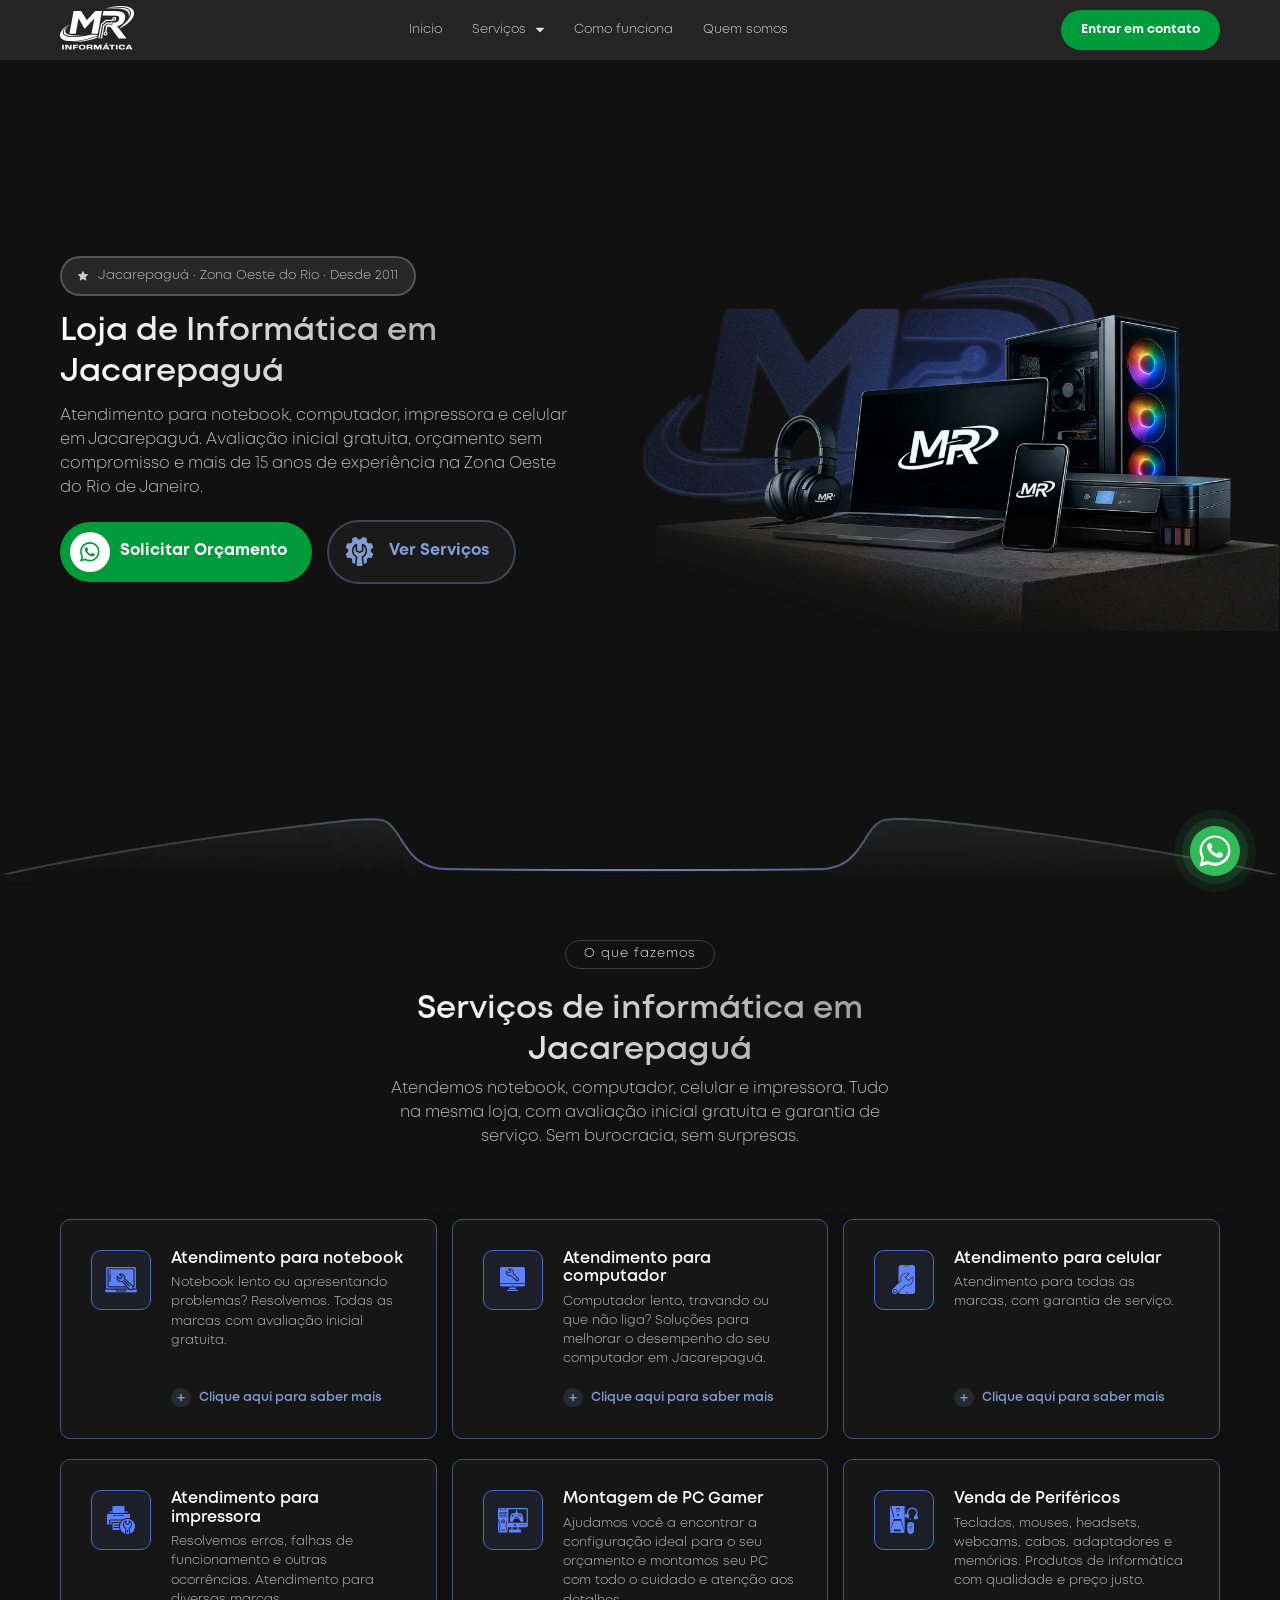
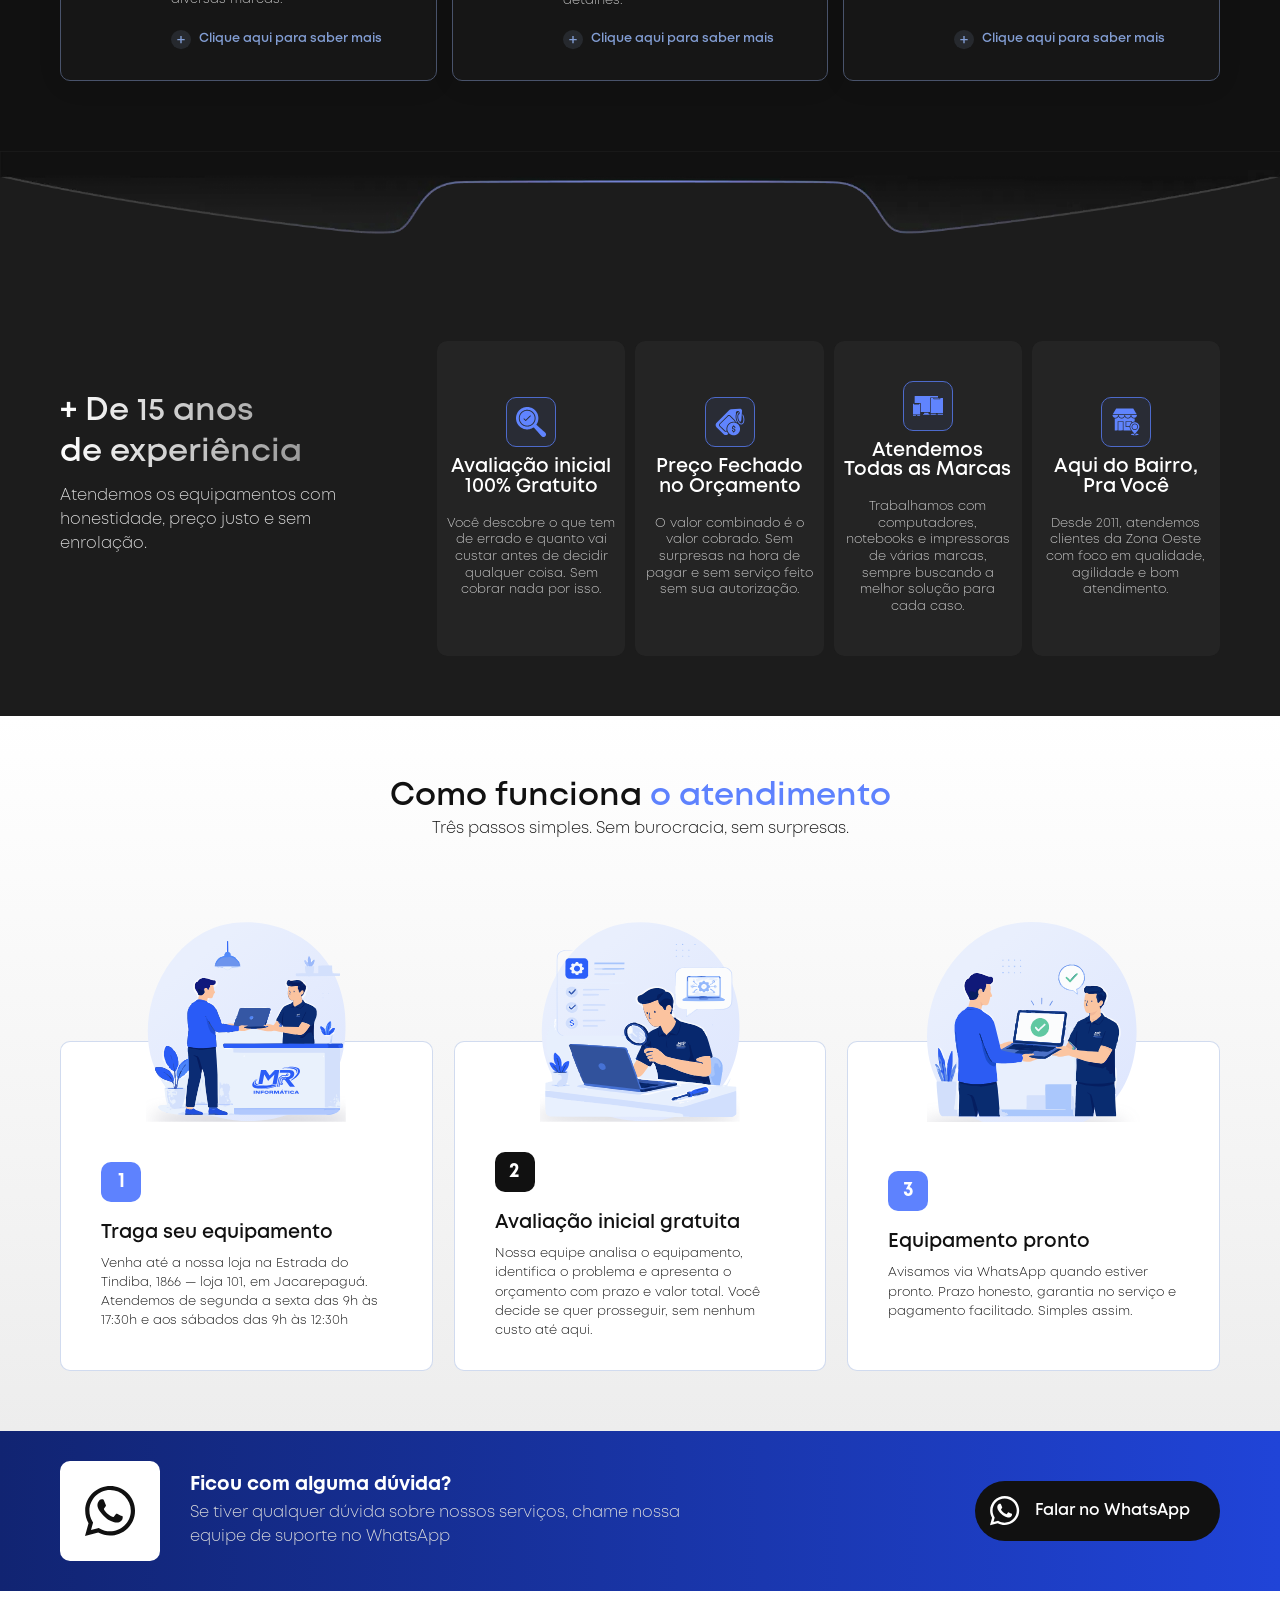
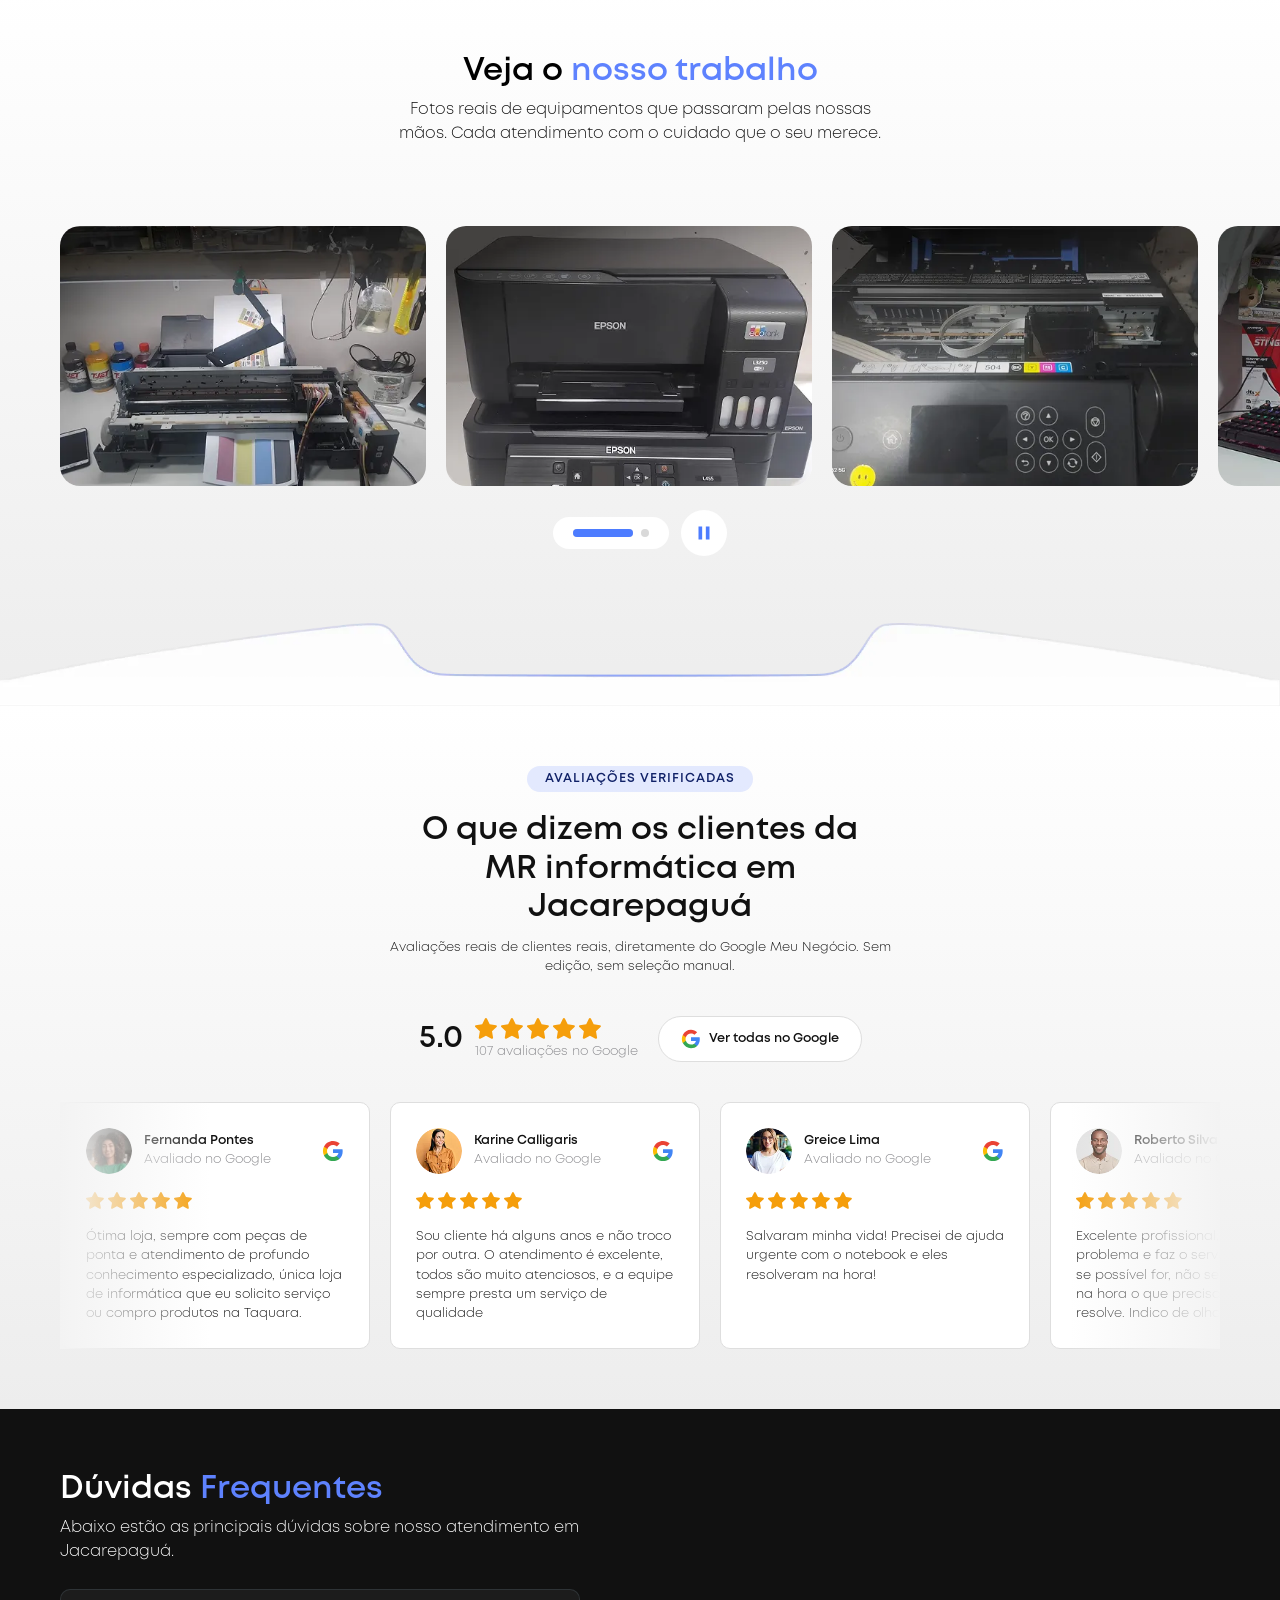
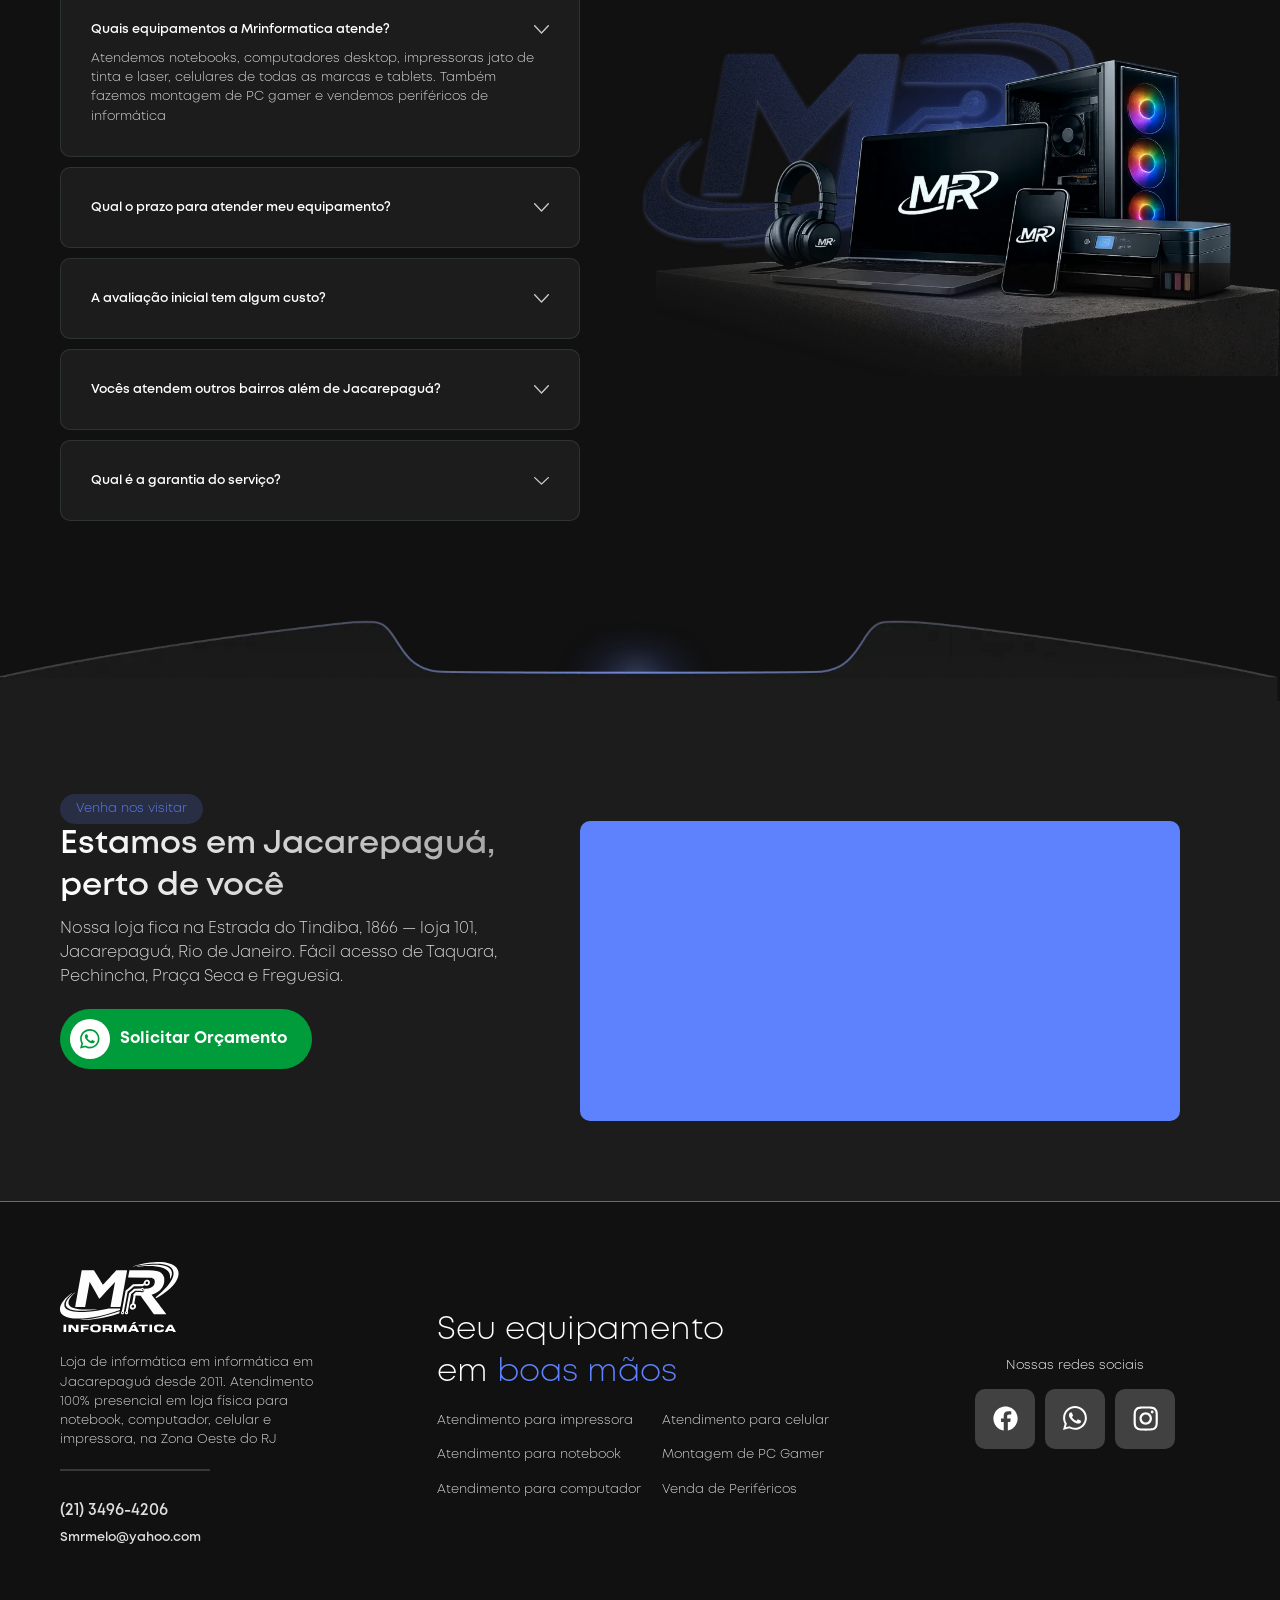
==== commit 4b9c1248: "excluindo imagens e depoimentos suspeitos" ====
--- a/index.html
+++ b/index.html
@@ -519,26 +519,6 @@
         </div>
 
         <div class="card">
-          <img src="./assets/files/images/notebook.webp"
-            alt="Notebook" loading="lazy" decoding="async">
-        </div>
-
-        <div class="card">
-          <img src="./assets/files/images/computador-desktop.webp"
-            alt="Computador desktop" loading="lazy" decoding="async">
-        </div>
-
-        <div class="card">
-          <img src="./assets/files/images/notebook-profissional.webp"
-            alt="Notebook" loading="lazy" decoding="async">
-        </div>
-
-        <div class="card">
-          <img src="./assets/files/images/smartphone.webp"
-            alt="Smartphone" loading="lazy" decoding="async">
-        </div>
-
-        <div class="card">
           <img src="./assets/files/images/impressora.webp"
             alt="Impressora" loading="lazy" decoding="async">
         </div>
@@ -551,16 +531,6 @@
         <div class="card">
           <img src="./assets/files/images/computador-gamer.webp"
             alt="Computador gamer" loading="lazy" decoding="async">
-        </div>
-
-        <div class="card">
-          <img src="./assets/files/images/computador-corporativo.webp"
-            alt="Computador desktop" loading="lazy" decoding="async">
-        </div>
-
-        <div class="card">
-          <img src="./assets/files/images/notebook-corporativo.webp"
-            alt="Notebook" loading="lazy" decoding="async">
         </div>
 
         <div class="card">
@@ -690,8 +660,8 @@
             <img src="./assets/files/images/icone-estrela-laranja.svg" alt="Ícone de estrela de avaliação" loading="lazy" decoding="async">
             <img src="./assets/files/images/icone-estrela-laranja.svg" alt="Ícone de estrela de avaliação" loading="lazy" decoding="async">
           </div>
-          <p>Salvaram minha vida! Precisei de um carregador novo urgente pro notebook que não tinha na loja mas eles
-            logo arrumaram um jeito!</p>
+          <p>Salvaram minha vida!
+             Precisei de ajuda urgente com o notebook e eles resolveram na hora!</p>
         </div>
         <!-- Avaliação 4 -->
         <div class="item">
@@ -734,8 +704,7 @@
             <img src="./assets/files/images/icone-estrela-laranja.svg" alt="Ícone de estrela de avaliação" loading="lazy" decoding="async">
             <img src="./assets/files/images/icone-estrela-laranja.svg" alt="Ícone de estrela de avaliação" loading="lazy" decoding="async">
           </div>
-          <p>Empresa maravilhosa. Profissionais competentes e atenciosos.
-            Deixei meu aparelho com instabilidade, saiu renovado. Minha gratidão A MR Informática.</p>
+          <p>Empresa maravilhosa. Profissionais competentes e atenciosos. Deixei meu aparelho com problema, saiu funcionando perfeitamente. Minha gratidão à MR Informática.</p>
         </div>
 
         <!-- Avaliação 6 -->
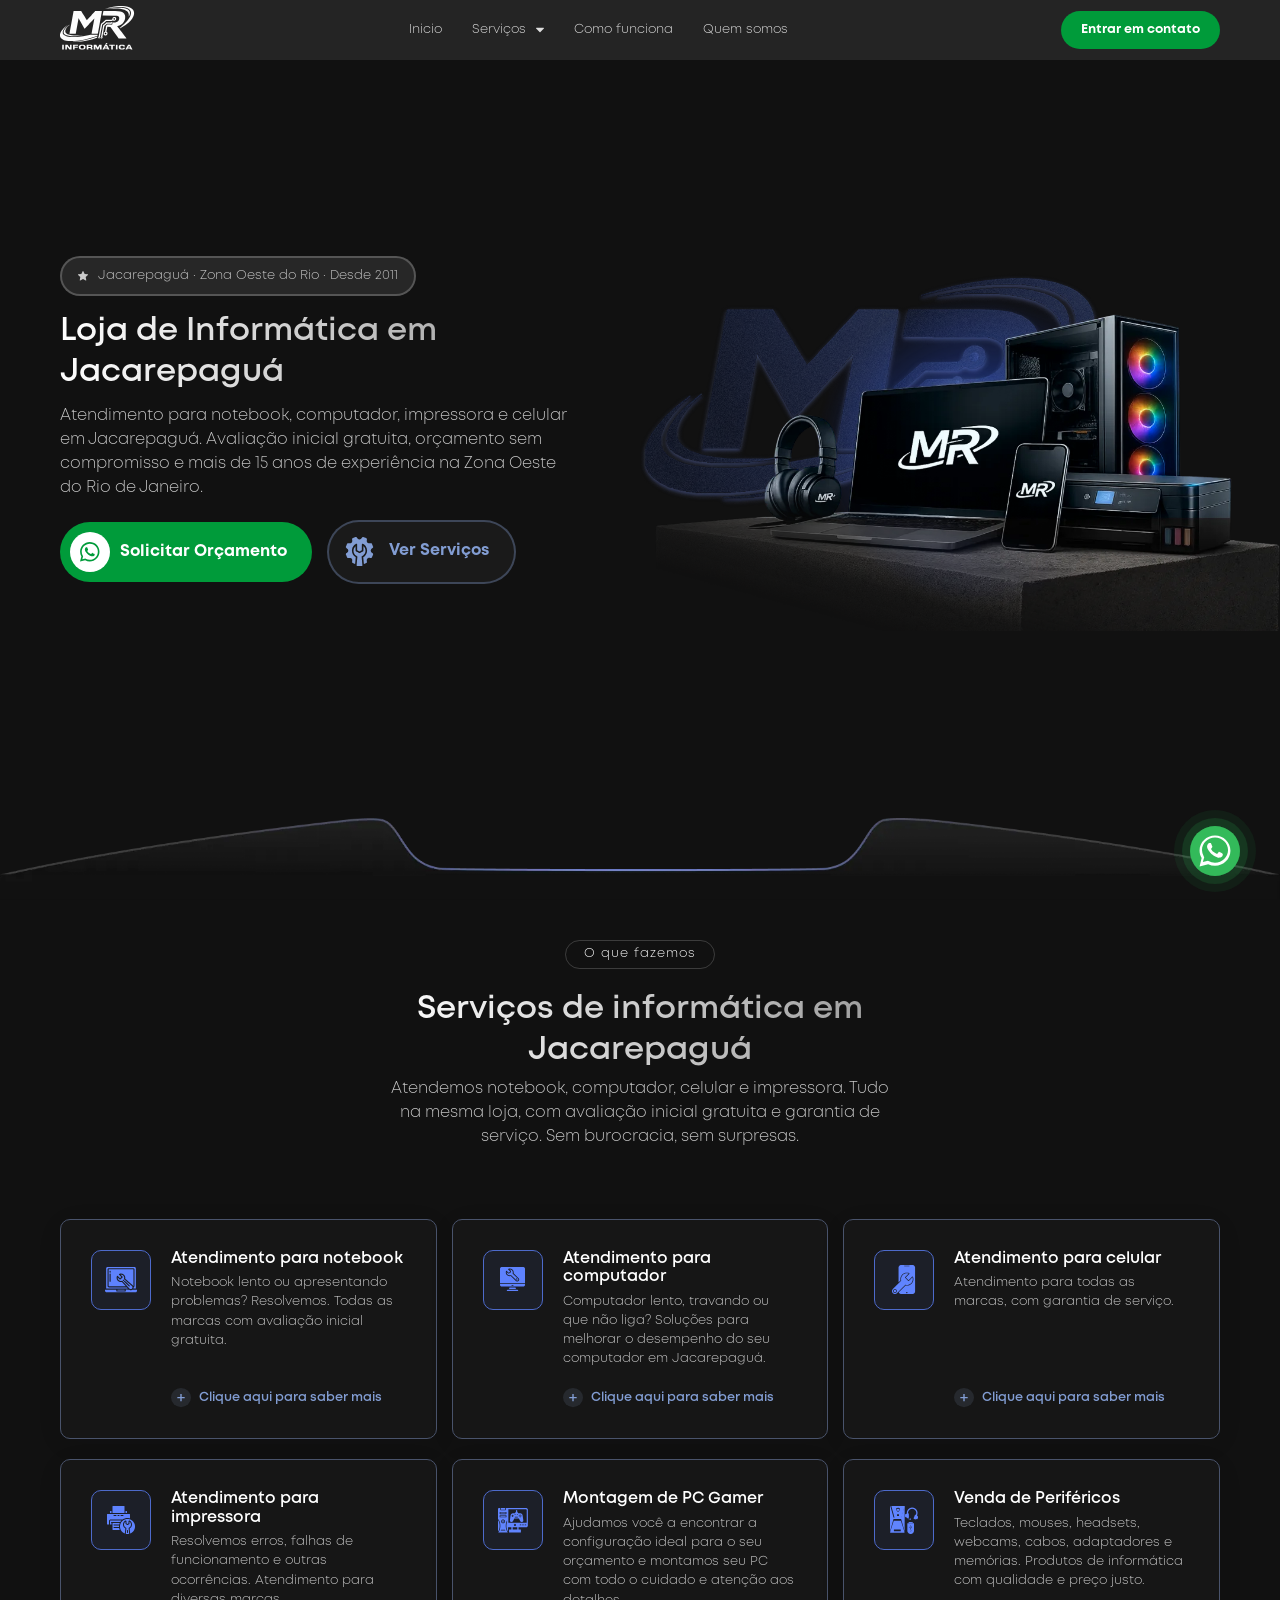
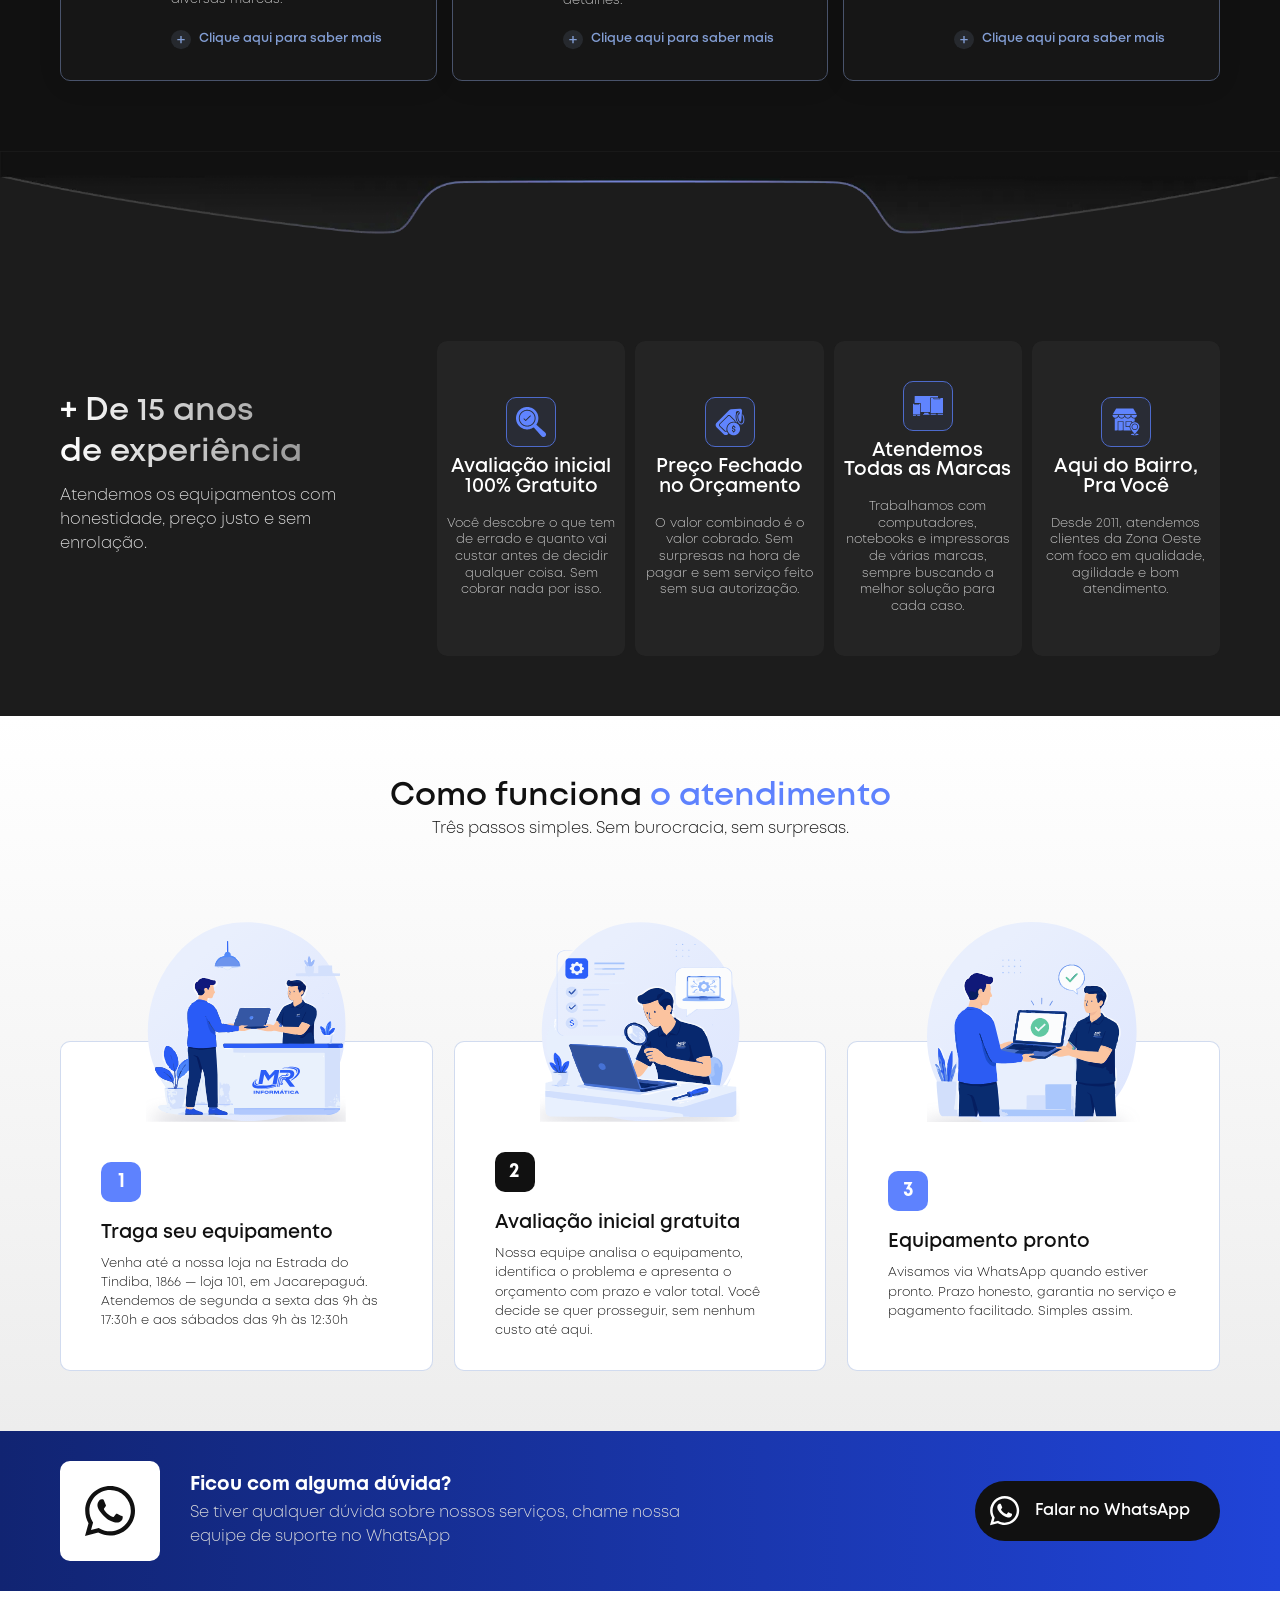
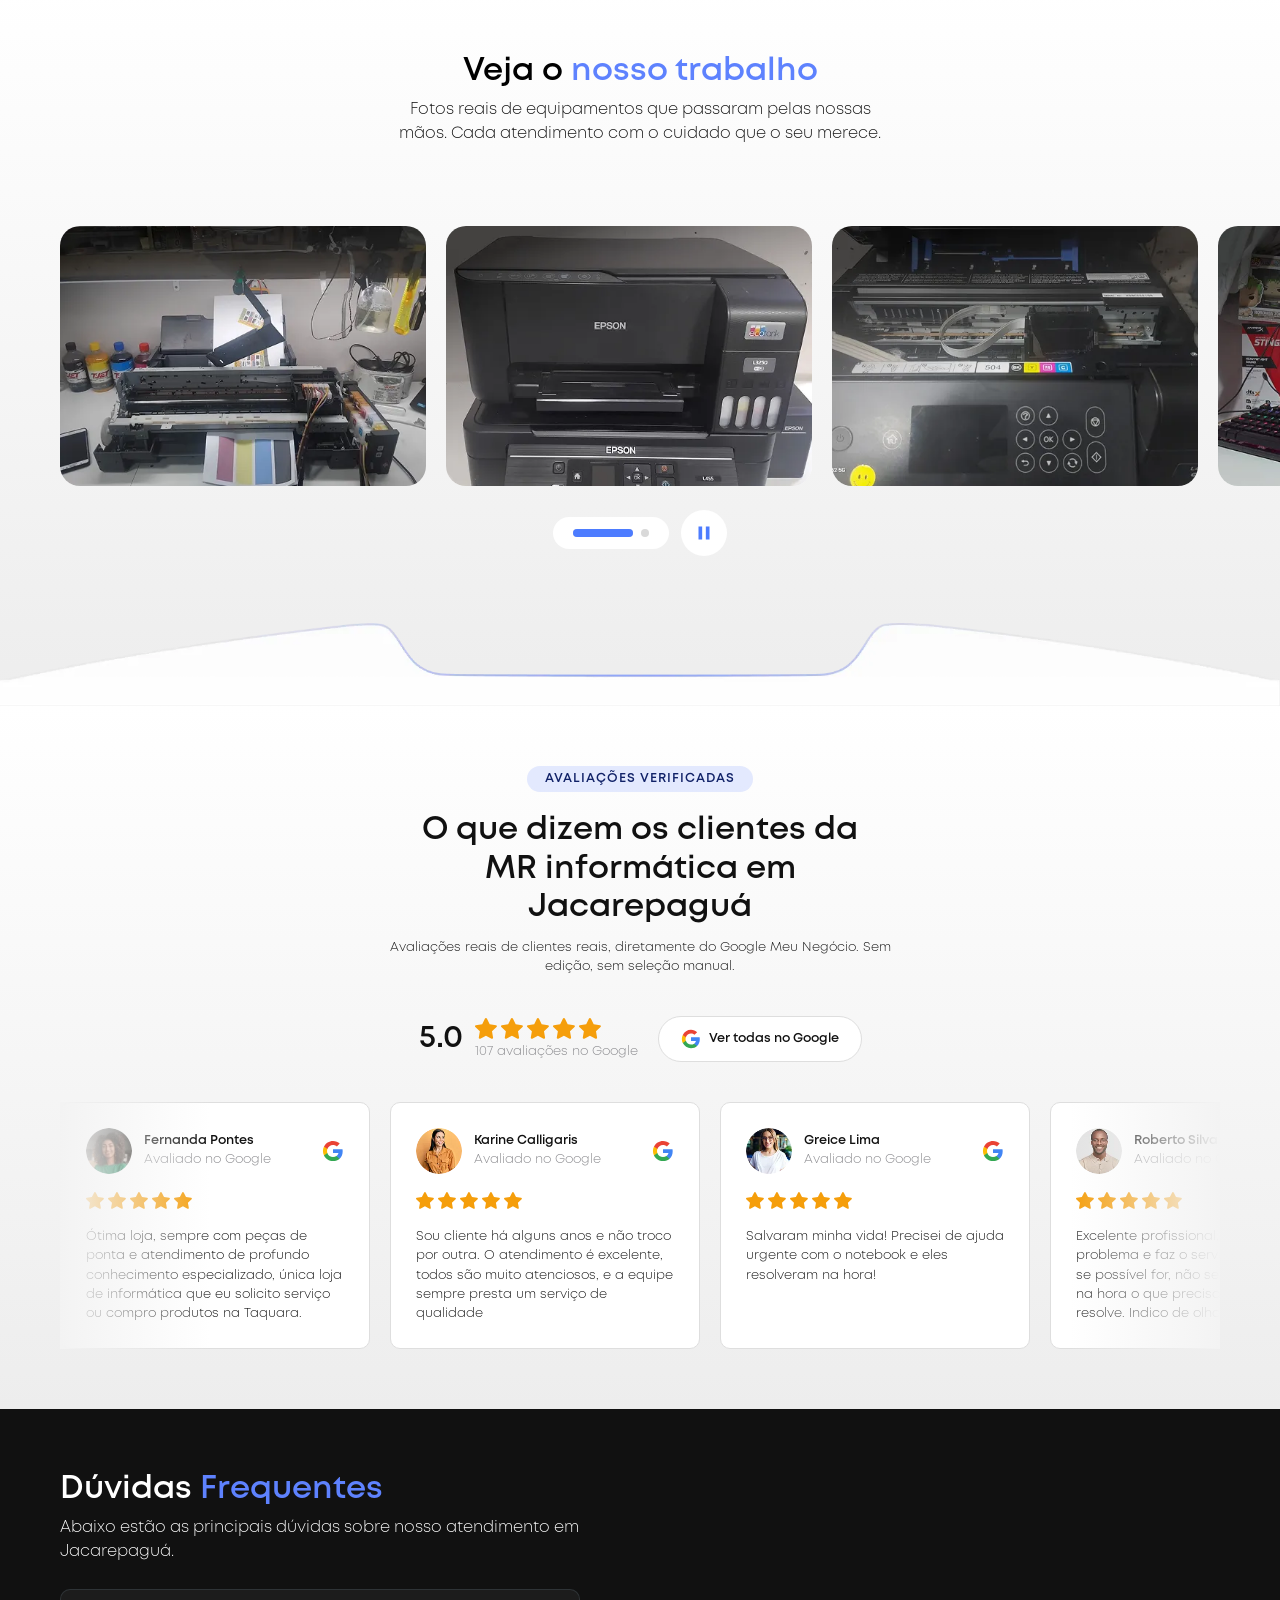
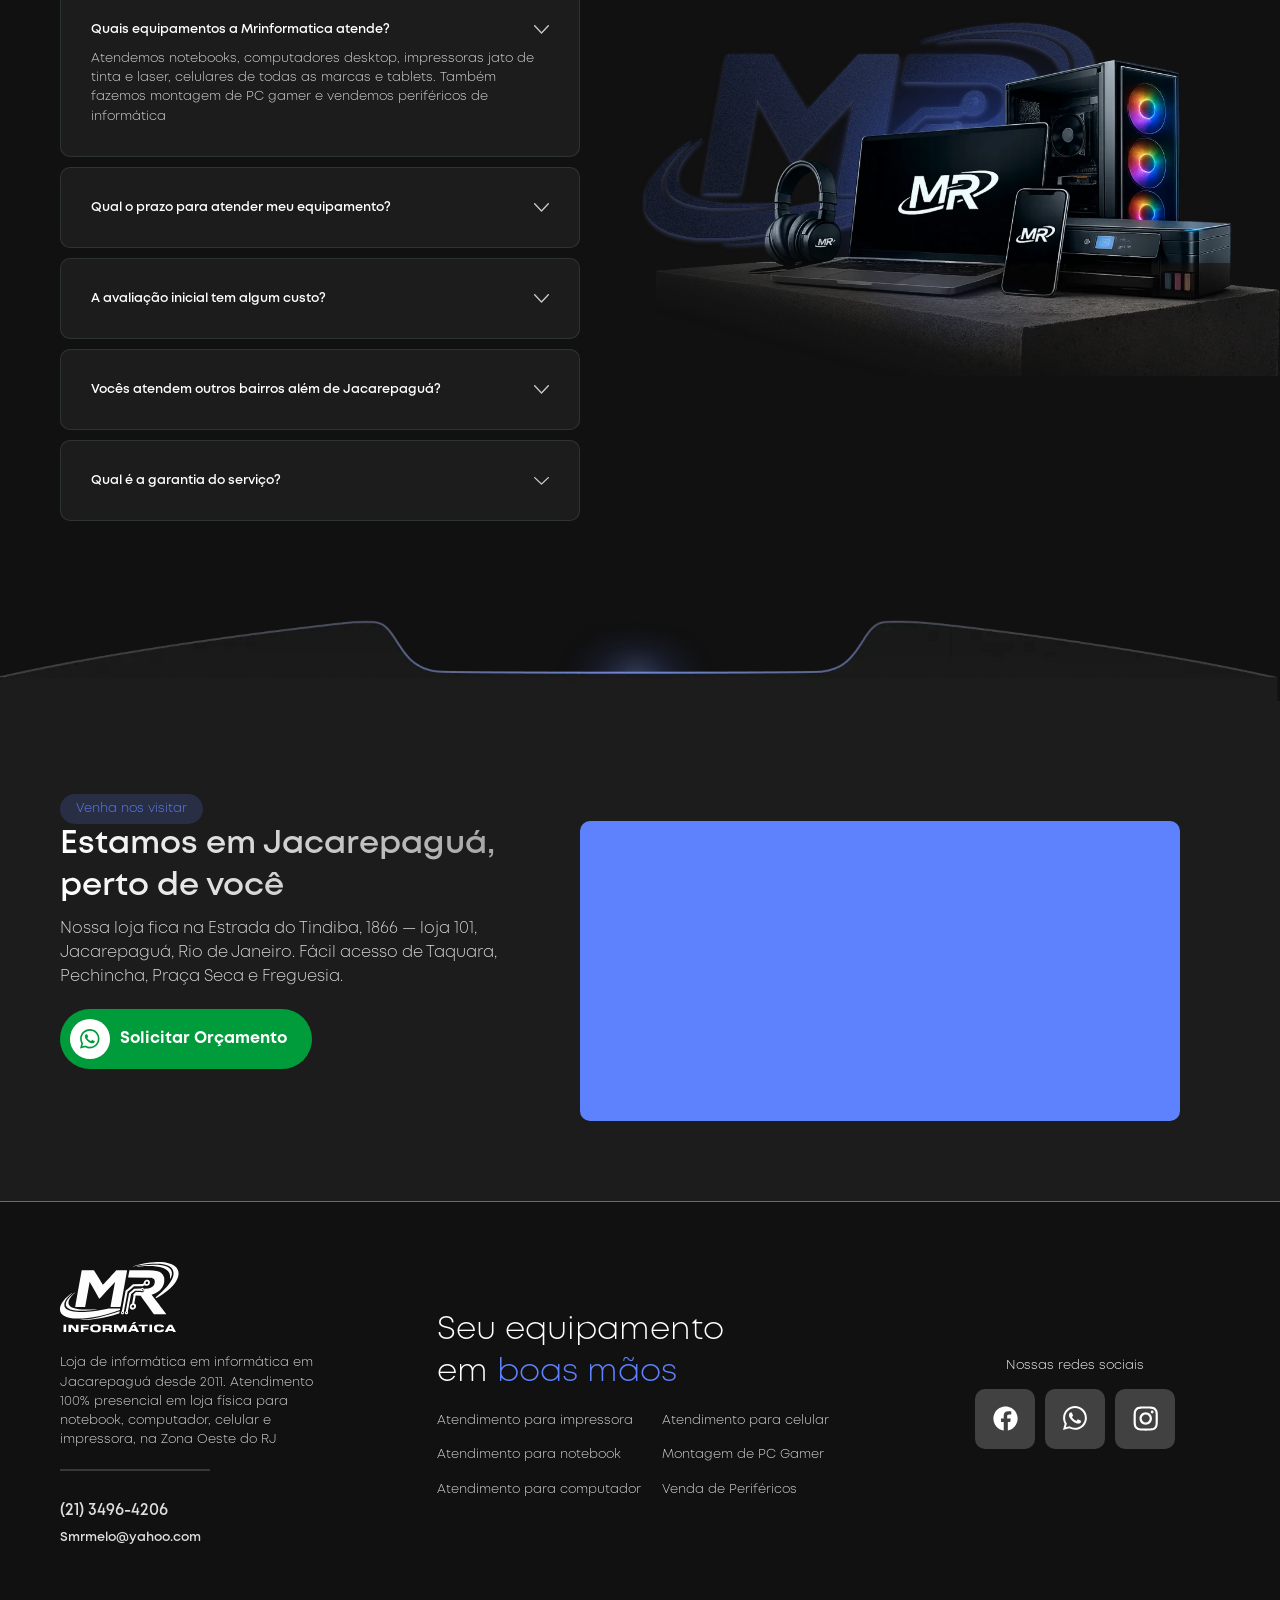
==== commit bbb7c92f: "ajustando js global e removendo todas as tags <a>" ====
--- a/index.html
+++ b/index.html
@@ -2,6 +2,23 @@
 <html lang="pt-BR">
 
 <head>
+<!-- Google tag (gtag.js) -->
+<script async src="https://www.googletagmanager.com/gtag/js?id=AW-11391960768"></script>
+<script>
+window.dataLayer = window.dataLayer || [];
+function gtag(){dataLayer.push(arguments);}
+gtag('js', new Date());
+gtag('config', 'AW-11391960768');
+</script>
+
+<!-- Google Tag Manager -->
+<script>(function(w,d,s,l,i){w[l]=w[l]||[];w[l].push({'gtm.start':
+new Date().getTime(),event:'gtm.js'});var f=d.getElementsByTagName(s)[0],
+j=d.createElement(s),dl=l!='dataLayer'?'&l='+l:'';j.async=true;j.src=
+'https://www.googletagmanager.com/gtm.js?id='+i+dl;f.parentNode.insertBefore(j,f);
+})(window,document,'script','dataLayer','GTM-P5TNDQMR');</script>
+<!-- End Google Tag Manager -->
+
   <meta charset="UTF-8">
 
   <meta name="HandheldFriendly" content="true">
@@ -193,6 +210,11 @@
 </head>
 
 <body>
+<!-- Google Tag Manager (noscript) -->
+<noscript><iframe src="https://www.googletagmanager.com/ns.html?id=GTM-P5TNDQMR"
+height="0" width="0" style="display:none;visibility:hidden"></iframe></noscript>
+<!-- End Google Tag Manager (noscript) -->
+
   <header>
   <nav class="navbar" aria-label="Navegação principal">
     <a href="index.html">
@@ -238,15 +260,13 @@
       </div>
             <div class="expandir"><a href="./index.html#como-funciona" class="opcao" aria-label="Ver como funciona o atendimento"><p>Como funciona</p></a></div>
 <div class="expandir"><a href="./quem-somos.html" class="opcao" aria-label="Acessar página de Quem somos"><p>Quem somos</p></a></div>
-      <a href="https://wa.me/5521973206461" target="_blank" class="destaque"
-        aria-label="Entrar em contato pelo WhatsApp com a MR informática">
+      <button class="destaque btn-whatsapp" data-phone="5521973206461" data-message="" aria-label="Entrar em contato pelo WhatsApp com a MR informática">
         Entrar em contato
-      </a>
-    </div>
-    <a href="https://wa.me/5521973206461" target="_blank" class="destaque"
-      aria-label="Entrar em contato pelo WhatsApp com a MR informática">
+      </button>
+    </div>
+    <button class="destaque btn-whatsapp" data-phone="5521973206461" data-message="" aria-label="Entrar em contato pelo WhatsApp com a MR informática">
       Entrar em contato
-    </a>
+    </button>
     <button class="menu" aria-label="Menu principal">
       <span class="um"></span>
       <span class="dois"></span>
@@ -269,16 +289,14 @@
       <p>Atendimento para notebook, computador, impressora e celular em Jacarepaguá. Avaliação inicial gratuita, orçamento sem
         compromisso e mais de 15 anos de experiência na Zona Oeste do Rio de Janeiro.</p>
       <div class="botoes">
-        <a class="btn-whatsapp"
-          href="https://wa.me/5521973206461?text=Olá,%20gostaria%20de%20solicitar%20um%20orçamento." target="_blank"
-          rel="noopener noreferrer" aria-label="Solicitar orçamento pelo WhatsApp">
+        <button class="btn-whatsapp" data-phone="5521973206461" data-message="Olá, gostaria de solicitar um orçamento." aria-label="Solicitar orçamento pelo WhatsApp">
 
           <div class="icone">
             <img src="./assets/files/images/icone-whatsapp-verde.svg" alt="WhatsApp" loading="lazy" decoding="async">
           </div>
 
           <h3>Solicitar Orçamento</h3>
-        </a>
+        </button>
 
         <a class="btn btn-servicos" href="#servicos">
           <div class="icone">
@@ -492,12 +510,11 @@
         <h3>Ficou com alguma dúvida?</h3>
         <p>Se tiver qualquer dúvida sobre nossos serviços, chame nossa equipe de suporte no WhatsApp</p>
       </div>
-      <a href="https://wa.me/5521973206461?text=Olá,%20gostaria%20de%20solicitar%20um%20orçamento." target="_blank"
-        rel="noopener noreferrer" aria-label="Solicitar orçamento pelo WhatsApp" class="">
+      <button class="btn-whatsapp" data-phone="5521973206461" data-message="Olá, gostaria de solicitar um orçamento." aria-label="Solicitar orçamento pelo WhatsApp">
         <div class="icone">
           <img src="./assets/files/images/icone-whatsApp-branco.svg" alt="WhatsApp" loading="lazy" decoding="async">
         </div> Falar no WhatsApp
-      </a>
+      </button>
     </div>
   </section>
 
@@ -845,15 +862,14 @@
       <h2>Estamos em Jacarepaguá, perto de você</h2>
       <p>Nossa loja fica na Estrada do Tindiba, 1866 — loja 101, Jacarepaguá, Rio de Janeiro. Fácil acesso de Taquara,
         Pechincha, Praça Seca e Freguesia.</p>
-      <a class="btn-whatsapp" href="https://wa.me/5521973206461?text=Olá,%20gostaria%20de%20solicitar%20um%20orçamento."
-        target="_blank" rel="noopener noreferrer" aria-label="Solicitar orçamento pelo WhatsApp">
+      <button class="btn-whatsapp" data-phone="5521973206461" data-message="Olá, gostaria de solicitar um orçamento." aria-label="Solicitar orçamento pelo WhatsApp">
 
         <div class="icone">
           <img src="./assets/files/images/icone-whatsapp-verde.svg" alt="WhatsApp" loading="lazy" decoding="async">
         </div>
 
         <h3>Solicitar Orçamento</h3>
-      </a>
+      </button>
     </div>
     <div class="mapa">
       <iframe
@@ -902,8 +918,7 @@
         <a href="#" target="_blank">
           <img src="./assets/files/images/icone-facebook.svg" alt="facebook" loading="lazy" decoding="async">
         </a>
-        <a href="https://wa.me/5521973206461?text=Olá,%20gostaria%20de%20solicitar%20um%20orçamento." target="_blank"
-          class="btn-whatsapp" rel="noopener noreferrer" aria-label="Solicitar orçamento pelo WhatsApp">
+        <a class="btn-whatsapp" data-phone="5521973206461" data-message="Olá, gostaria de solicitar um orçamento." aria-label="Solicitar orçamento pelo WhatsApp">
           <img src="./assets/files/images/icone-whatsapp.svg" alt="WhatsApp" loading="lazy" decoding="async">
         </a>
         <a href="https://www.instagram.com/_mrinformatica?igsh=cGVkb29pbjRwMm9j" target="_blank">
@@ -915,6 +930,15 @@
   <!-- 
     scripts 
   -->
+
+  <button class="whatsapp-float btn-whatsapp" data-phone="5521973206461" data-message="" aria-label="Fale conosco pelo WhatsApp">
+    <svg viewBox="0 0 32 32" fill="none" xmlns="http://www.w3.org/2000/svg">
+      <path fill="#fff"
+        d="M16.001 3C8.82 3 3 8.65 3 15.62c0 2.23.6 4.42 1.75 6.35L3 29l7.26-1.9a13.2 13.2 0 0 0 5.74 1.3c7.18 0 13-5.65 13-12.62C29 8.65 23.18 3 16 3Zm0 22.96a10.9 10.9 0 0 1-5.53-1.5l-.4-.24-4.3 1.12 1.15-4.14-.26-.42a10.5 10.5 0 0 1-1.62-5.58c0-5.86 4.93-10.63 10.97-10.63s10.97 4.77 10.97 10.63-4.93 10.76-10.98 10.76Zm6.02-8.1c-.33-.16-1.95-.95-2.25-1.06-.3-.1-.52-.16-.74.16-.22.31-.85 1.06-1.04 1.27-.2.21-.39.24-.72.08-.33-.16-1.39-.5-2.64-1.6-.98-.86-1.64-1.93-1.83-2.25-.19-.31-.02-.48.14-.64.15-.15.33-.39.49-.58.17-.19.22-.31.33-.52.11-.21.06-.39-.03-.55-.08-.16-.74-1.75-1.02-2.4-.27-.64-.55-.55-.74-.56h-.63c-.22 0-.58.08-.88.39-.3.31-1.15 1.11-1.15 2.71s1.18 3.15 1.34 3.37c.16.21 2.3 3.6 5.58 5.04.78.33 1.39.53 1.86.68.78.24 1.49.21 2.05.13.63-.09 1.95-.8 2.22-1.57.27-.78.27-1.44.19-1.57-.08-.13-.3-.21-.63-.37Z" />
+    </svg>
+  </button>
+
+
   <script src="./assets/js/global/global.js"></script>
   <script src="./assets/js/pages/index/nav.js"></script>
   <script src="./assets/js/pages/index/section-slide-avaliacoes.js"></script>
@@ -922,18 +946,6 @@
   <script src="./assets/js/pages/index/section-duvidas.js"></script>
 
   <script src="./assets/js/pages/index/animar-section.js"></script>
-
-
-
-
-  <a href="https://wa.me/5521973206461" target="_blank" class="whatsapp-float" aria-label="Fale conosco pelo WhatsApp">
-    <svg viewBox="0 0 32 32" fill="none" xmlns="http://www.w3.org/2000/svg">
-      <path fill="#fff"
-        d="M16.001 3C8.82 3 3 8.65 3 15.62c0 2.23.6 4.42 1.75 6.35L3 29l7.26-1.9a13.2 13.2 0 0 0 5.74 1.3c7.18 0 13-5.65 13-12.62C29 8.65 23.18 3 16 3Zm0 22.96a10.9 10.9 0 0 1-5.53-1.5l-.4-.24-4.3 1.12 1.15-4.14-.26-.42a10.5 10.5 0 0 1-1.62-5.58c0-5.86 4.93-10.63 10.97-10.63s10.97 4.77 10.97 10.63-4.93 10.76-10.98 10.76Zm6.02-8.1c-.33-.16-1.95-.95-2.25-1.06-.3-.1-.52-.16-.74.16-.22.31-.85 1.06-1.04 1.27-.2.21-.39.24-.72.08-.33-.16-1.39-.5-2.64-1.6-.98-.86-1.64-1.93-1.83-2.25-.19-.31-.02-.48.14-.64.15-.15.33-.39.49-.58.17-.19.22-.31.33-.52.11-.21.06-.39-.03-.55-.08-.16-.74-1.75-1.02-2.4-.27-.64-.55-.55-.74-.56h-.63c-.22 0-.58.08-.88.39-.3.31-1.15 1.11-1.15 2.71s1.18 3.15 1.34 3.37c.16.21 2.3 3.6 5.58 5.04.78.33 1.39.53 1.86.68.78.24 1.49.21 2.05.13.63-.09 1.95-.8 2.22-1.57.27-.78.27-1.44.19-1.57-.08-.13-.3-.21-.63-.37Z" />
-    </svg>
-  </a>
-
-
 </body>
 
 </html>
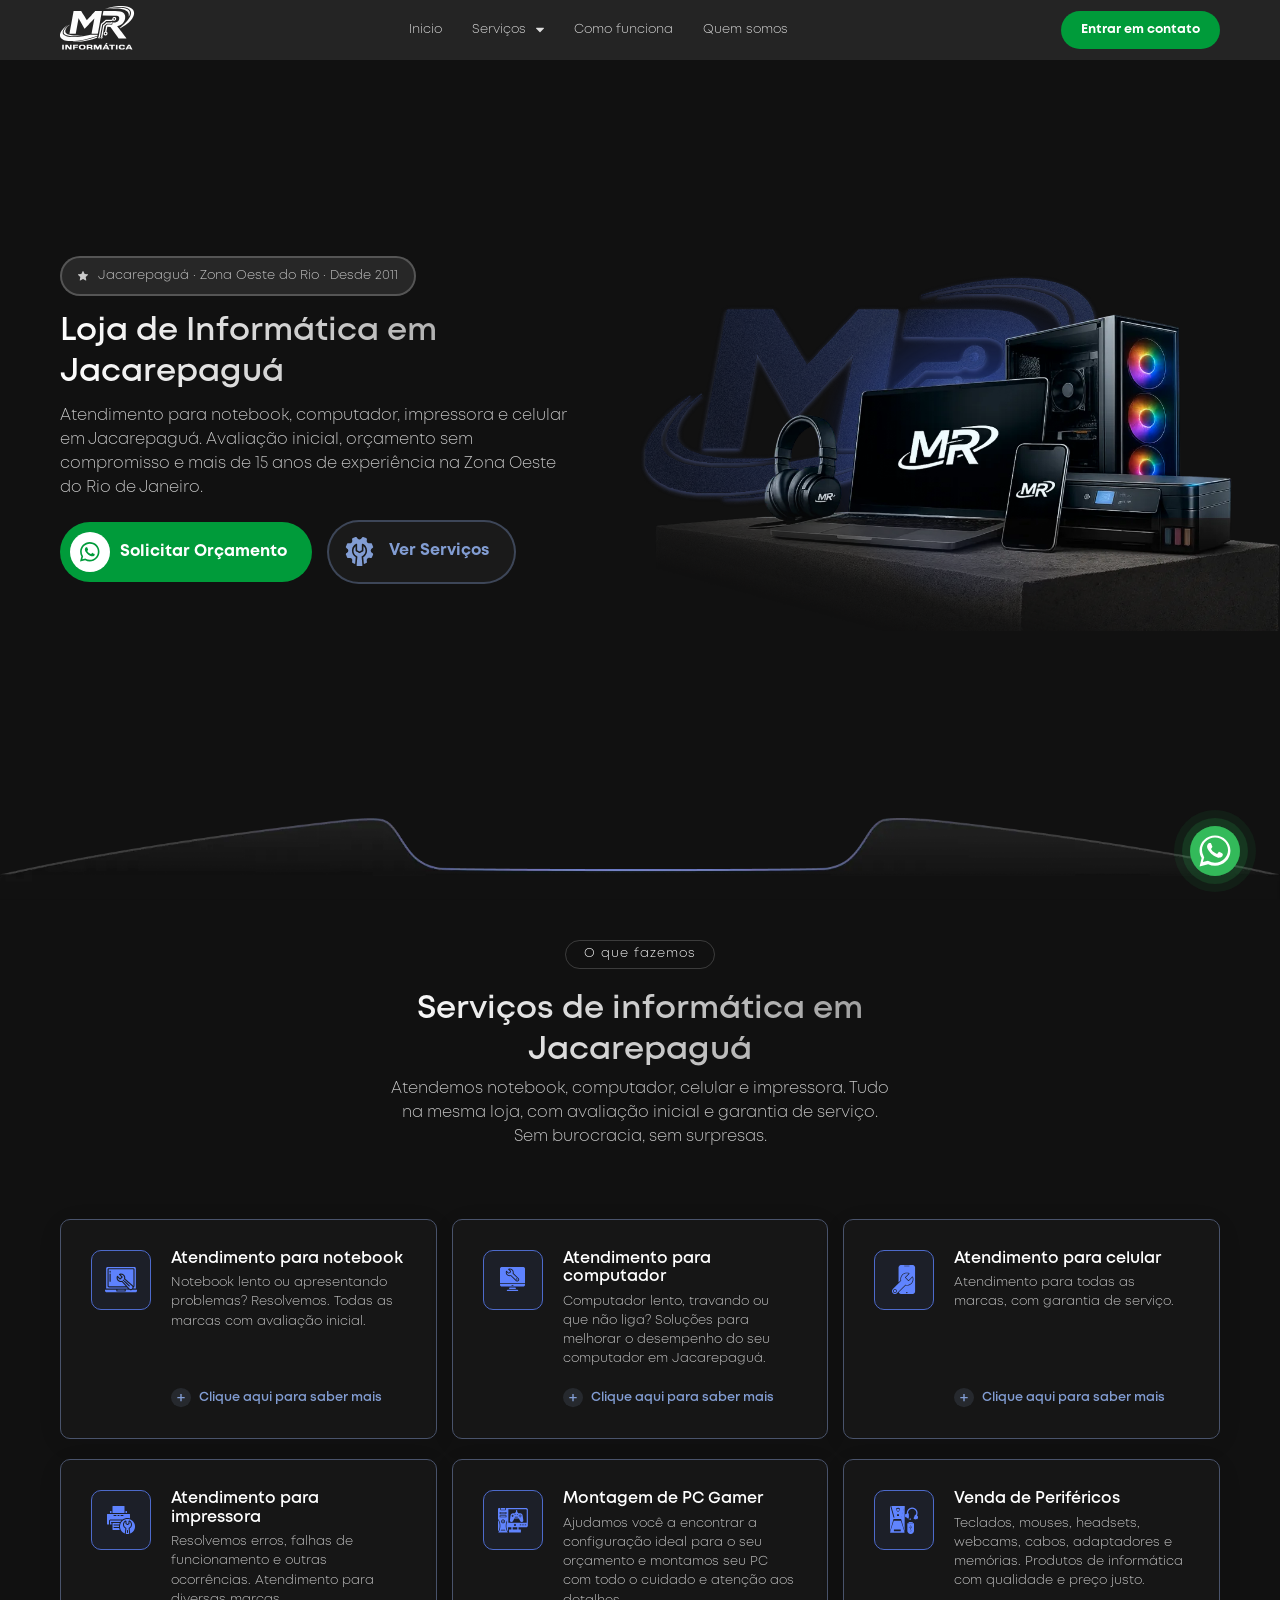
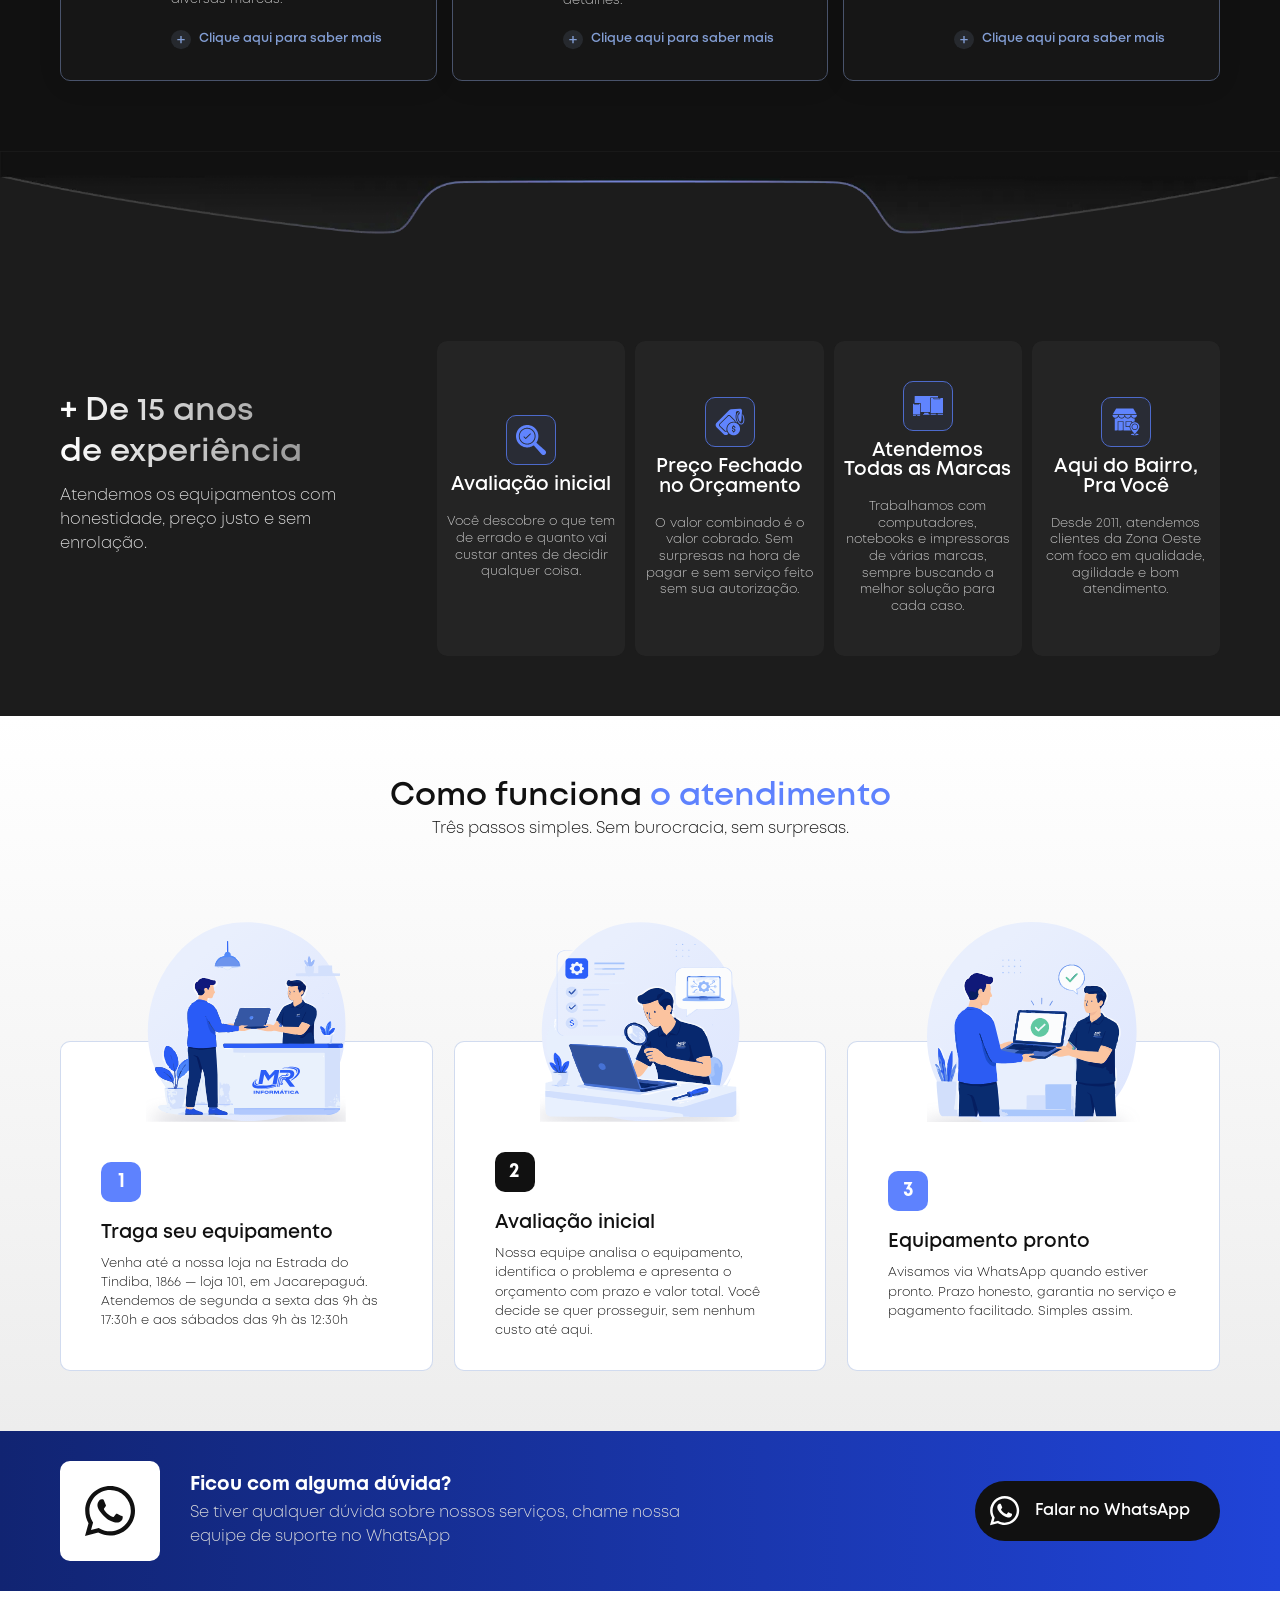
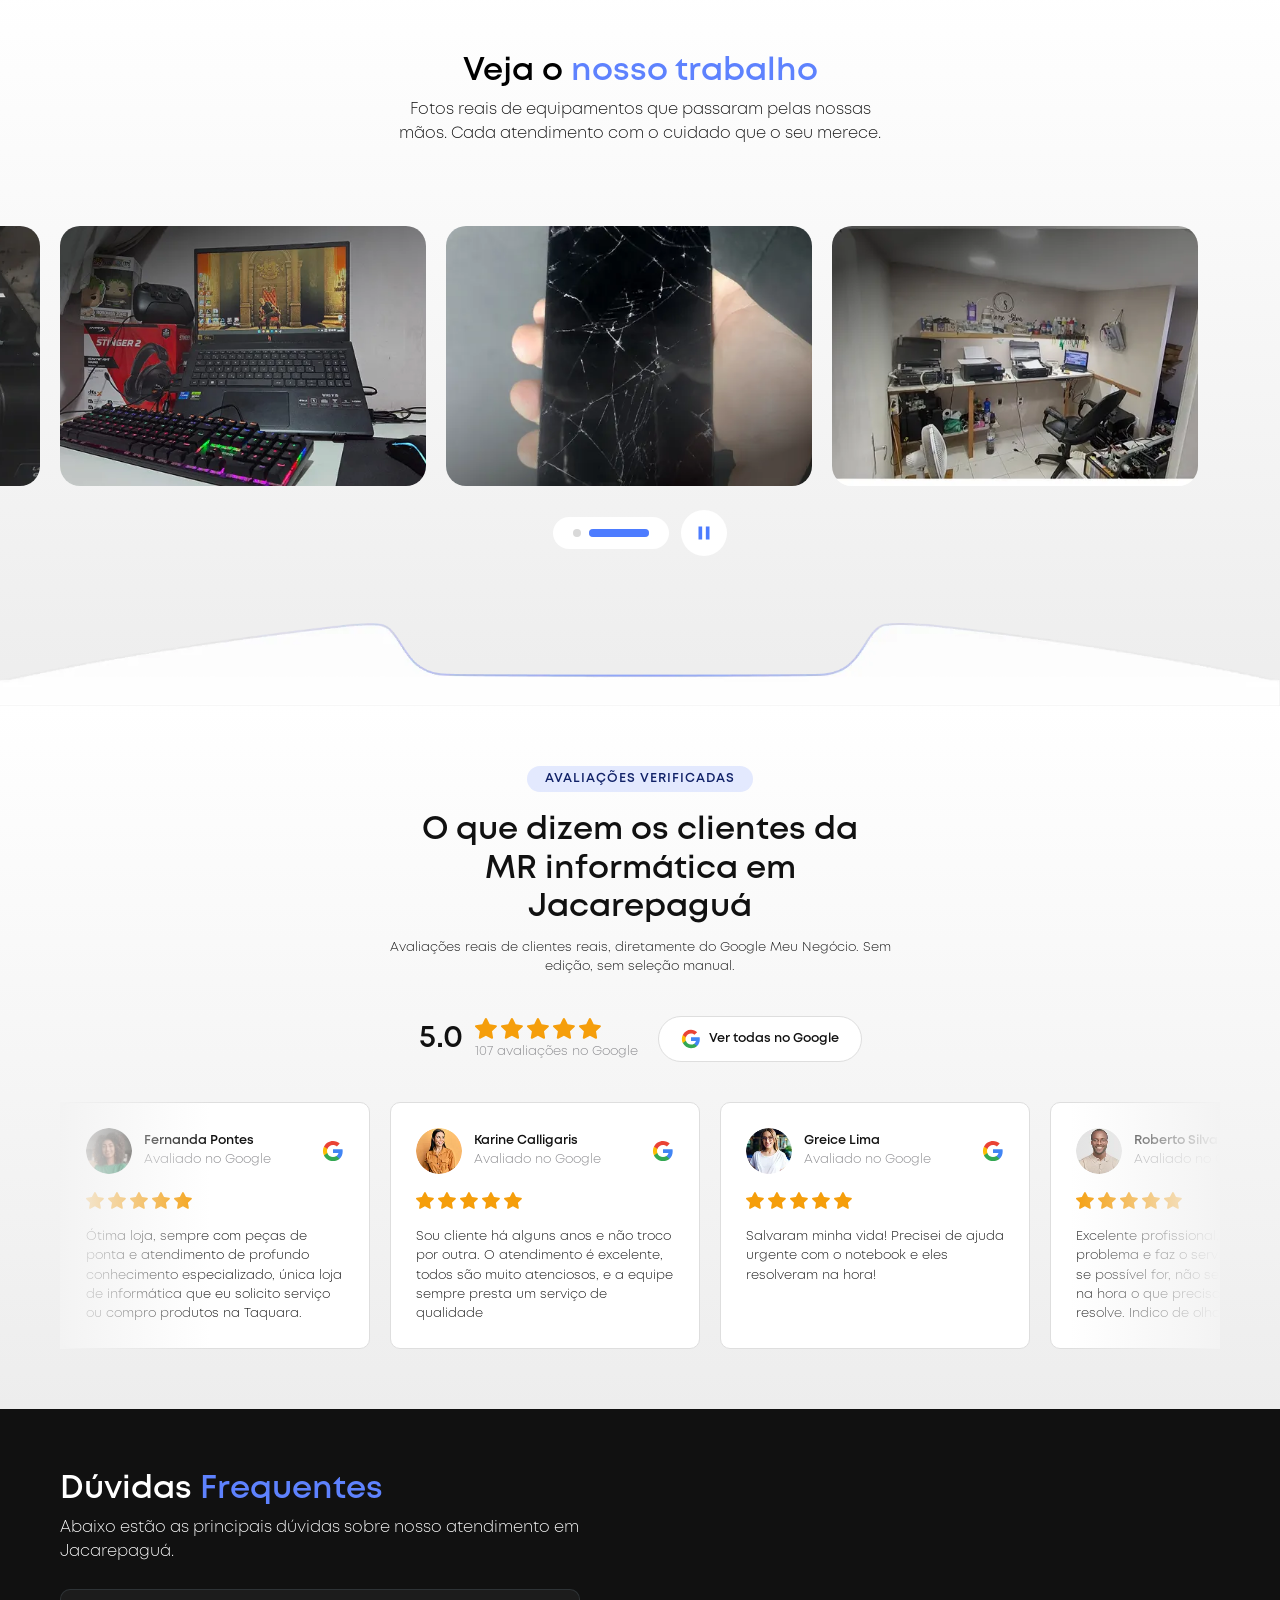
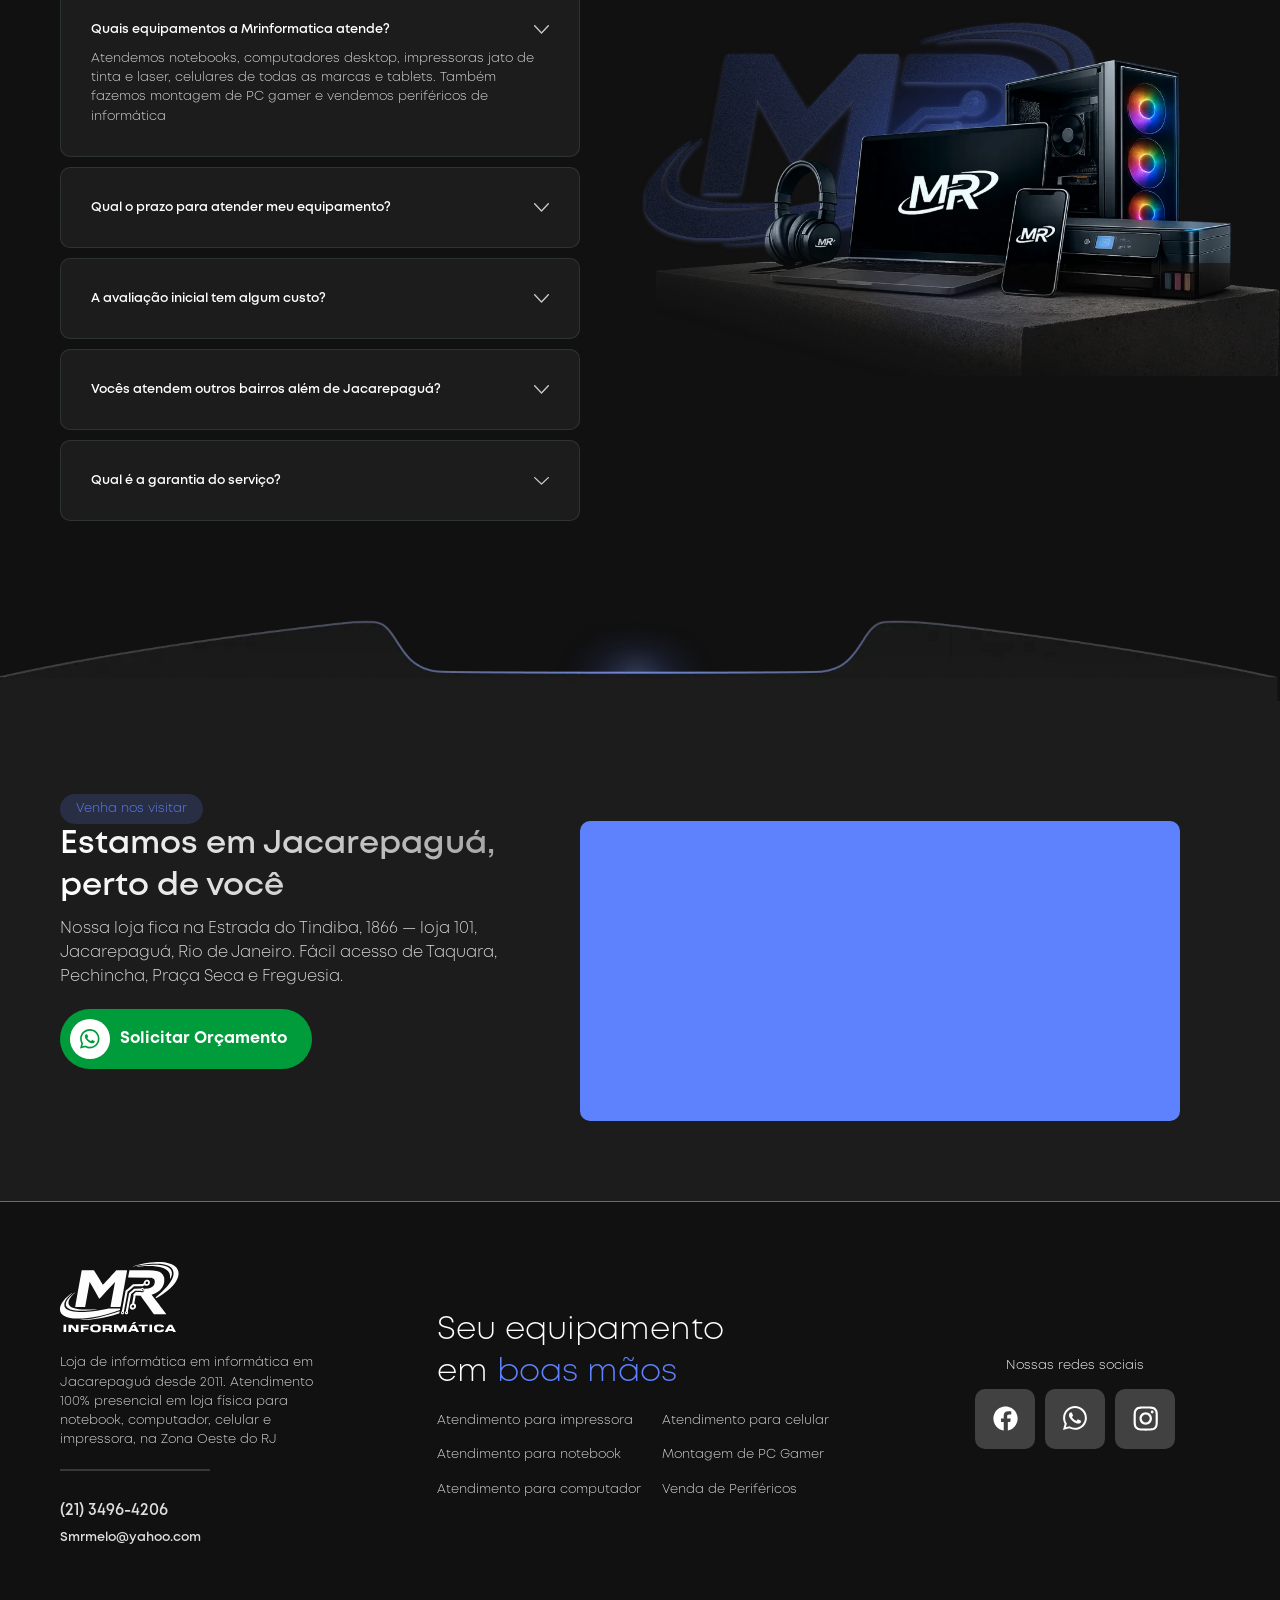
==== commit d4616155: "Removendo orçamento gratis" ====
--- a/index.html
+++ b/index.html
@@ -9,6 +9,9 @@
 function gtag(){dataLayer.push(arguments);}
 gtag('js', new Date());
 gtag('config', 'AW-11391960768');
+gtag('config', 'AW-11391960768/SzyzCOiR5eMcEMCNjrgq', {
+  'phone_conversion_number': '(21) 3496-4206'
+});
 </script>
 
 <!-- Google Tag Manager -->
@@ -29,8 +32,8 @@
   <title>Loja de Informática em Jacarepaguá | MR Informática</title>
   <meta property="og:title" content="Loja de Informática em Jacarepaguá | MR Informática">
 
-  <meta name="description" content="Atendimento para notebook, computador, celular e impressora em Jacarepaguá. Avaliação inicial gratuita, orçamento sem compromisso e mais de 15 anos de experiência.">
-  <meta property="og:description" content="Atendimento para notebook, computador, celular e impressora em Jacarepaguá. Avaliação inicial gratuita, orçamento sem compromisso e mais de 15 anos de experiência.">
+  <meta name="description" content="Atendimento para notebook, computador, celular e impressora em Jacarepaguá. Avaliação inicial, orçamento sem compromisso e mais de 15 anos de experiência.">
+  <meta property="og:description" content="Atendimento para notebook, computador, celular e impressora em Jacarepaguá. Avaliação inicial, orçamento sem compromisso e mais de 15 anos de experiência.">
 
   <meta name="theme-color" content="#FFFFFF">
   <meta name="msapplication-TileColor" content="#FFFFFF">
@@ -55,7 +58,7 @@
 
   <meta name="twitter:card" content="summary_large_image" />
   <meta name="twitter:title" content="Loja de Informática em Jacarepaguá | MR Informática" />
-  <meta name="twitter:description" content="Atendimento para notebook, computador, celular e impressora em Jacarepaguá. Avaliação inicial gratuita, orçamento sem compromisso e mais de 15 anos de experiência." />
+  <meta name="twitter:description" content="Atendimento para notebook, computador, celular e impressora em Jacarepaguá. Avaliação inicial, orçamento sem compromisso e mais de 15 anos de experiência." />
   <meta name="twitter:image" content="https://www.mrinformaticaeletronica.com.br/assets/files/images/imagem-prinicpal-MRInformatica.webp" />
 
   <meta name="author" content="MR Informática">
@@ -201,7 +204,7 @@
         "mainEntity": [
           {"@type": "Question", "name": "Quais equipamentos a Mrinformatica atende?", "acceptedAnswer": {"@type": "Answer", "text": "Atendemos notebooks, computadores desktop, impressoras jato de tinta e laser, celulares de todas as marcas e tablets. Também fazemos montagem de PC gamer e vendemos periféricos de informática."}},
           {"@type": "Question", "name": "Qual o prazo para atender meu equipamento?", "acceptedAnswer": {"@type": "Answer", "text": "Depende do tipo de atendimento e da disponibilidade das peças. Atendimentos simples costumam ficar prontos em 24 a 48 horas e, em alguns casos, até no mesmo dia. Quando precisamos de peças específicas, o prazo pode ser de 3 a 5 dias úteis. Informamos o prazo exato no orçamento, sem surpresas."}},
-          {"@type": "Question", "name": "A avaliação inicial tem algum custo?", "acceptedAnswer": {"@type": "Answer", "text": "Não. A avaliação inicial é totalmente gratuito. Analisamos o equipamento, identificamos o problema e apresentamos um orçamento com o prazo e o valor total. Você decide se deseja prosseguir. Cobramos apenas se o serviço for aprovado."}},
+          {"@type": "Question", "name": "A avaliação inicial tem algum custo?", "acceptedAnswer": {"@type": "Answer", "text": "Analisamos o equipamento, identificamos o problema e apresentamos um orçamento com o prazo e o valor total. Você decide se deseja prosseguir. Cobramos apenas se o serviço for aprovado."}},
           {"@type": "Question", "name": "Vocês atendem outros bairros além de Jacarepaguá?", "acceptedAnswer": {"@type": "Answer", "text": "Nossa loja fica em Jacarepaguá, na Estrada do Tindiba, 1866, loja 101. Atendemos clientes da Taquara, Pechincha, Praça Seca, Tanque, Freguesia, Anil e de toda a Zona Oeste do Rio de Janeiro."}},
           {"@type": "Question", "name": "Qual é a garantia do serviço?", "acceptedAnswer": {"@type": "Answer", "text": "Todos os serviços têm garantia. O prazo varia conforme o tipo de atendimento e as peças utilizadas, e essa informação é apresentada no orçamento. Se ocorrer qualquer problema dentro do período de garantia, basta retornar que resolveremos sem custo adicional."}}
         ]
@@ -286,7 +289,7 @@
         <p class="tag-label">Jacarepaguá · Zona Oeste do Rio · Desde 2011</p>
       </div>
       <h1>Loja de Informática em Jacarepaguá</h1>
-      <p>Atendimento para notebook, computador, impressora e celular em Jacarepaguá. Avaliação inicial gratuita, orçamento sem
+      <p>Atendimento para notebook, computador, impressora e celular em Jacarepaguá. Avaliação inicial, orçamento sem
         compromisso e mais de 15 anos de experiência na Zona Oeste do Rio de Janeiro.</p>
       <div class="botoes">
         <button class="btn-whatsapp" data-phone="5521973206461" data-message="Olá, gostaria de solicitar um orçamento." aria-label="Solicitar orçamento pelo WhatsApp">
@@ -326,7 +329,7 @@
         <h3>O que fazemos</h3>
       </div>
       <h2>Serviços de informática  em Jacarepaguá</h2>
-      <p>Atendemos notebook, computador, celular e impressora. Tudo na mesma loja, com avaliação inicial gratuita e garantia
+      <p>Atendemos notebook, computador, celular e impressora. Tudo na mesma loja, com avaliação inicial e garantia
         de serviço. Sem burocracia, sem surpresas.</p>
     </div>
     <!-- Quadros -->
@@ -338,7 +341,7 @@
         </div>
         <div class="texto">
           <h3>Atendimento para notebook</h3>
-          <p>Notebook lento ou apresentando problemas? Resolvemos. Todas as marcas com avaliação inicial gratuita.</p>
+          <p>Notebook lento ou apresentando problemas? Resolvemos. Todas as marcas com avaliação inicial.</p>
           <h4>
             <img src="./assets/files/images/icone-saiba-mais.svg"
               alt="" loading="lazy" decoding="async">
@@ -430,11 +433,10 @@
       <div class="quadro">
         <div class="icone">
           <img src="./assets/files/images/icone-avaliacao-inicial-gratuita.svg"
-            alt="Ícone representando avaliação inicial gratuita" loading="lazy" decoding="async">
-        </div>
-        <h3>Avaliação inicial 100% Gratuito</h3>
-        <p> Você descobre o que tem de errado e quanto vai custar antes de decidir qualquer coisa. Sem cobrar nada por
-          isso.</p>
+            alt="Ícone representando avaliação inicial" loading="lazy" decoding="async">
+        </div>
+        <h3>Avaliação inicial</h3>
+        <p> Você descobre o que tem de errado e quanto vai custar antes de decidir qualquer coisa.</p>
       </div>
       <div class="quadro">
         <div class="icone">
@@ -487,7 +489,7 @@
       <div class="item">
         <img src="./assets/files/images/ilustracao-passo-dois.svg" alt="Ilustração do segundo passo do atendimento" loading="lazy" decoding="async">
         <h4>2</h4>
-        <h3>Avaliação inicial gratuita</h3>
+        <h3>Avaliação inicial</h3>
         <p>Nossa equipe analisa o equipamento, identifica o problema e apresenta o orçamento com prazo e valor total.
           Você decide se quer prosseguir, sem nenhum custo até aqui.
         </p>
@@ -825,7 +827,7 @@
           <h3>A avaliação inicial tem algum custo?</h3>
           <img src="./assets/files/images/icone-setinha.svg" alt="" loading="lazy" decoding="async">
         </div>
-        <h4>Não. A avaliação inicial é totalmente gratuito. Analisamos o equipamento, identificamos
+        <h4>Não. Analisamos o equipamento, identificamos
            o problema e apresentamos um orçamento com o prazo e o valor total. Você decide se deseja prosseguir.
            Cobramos apenas se o serviço for aprovado.</h4>
       </div>
